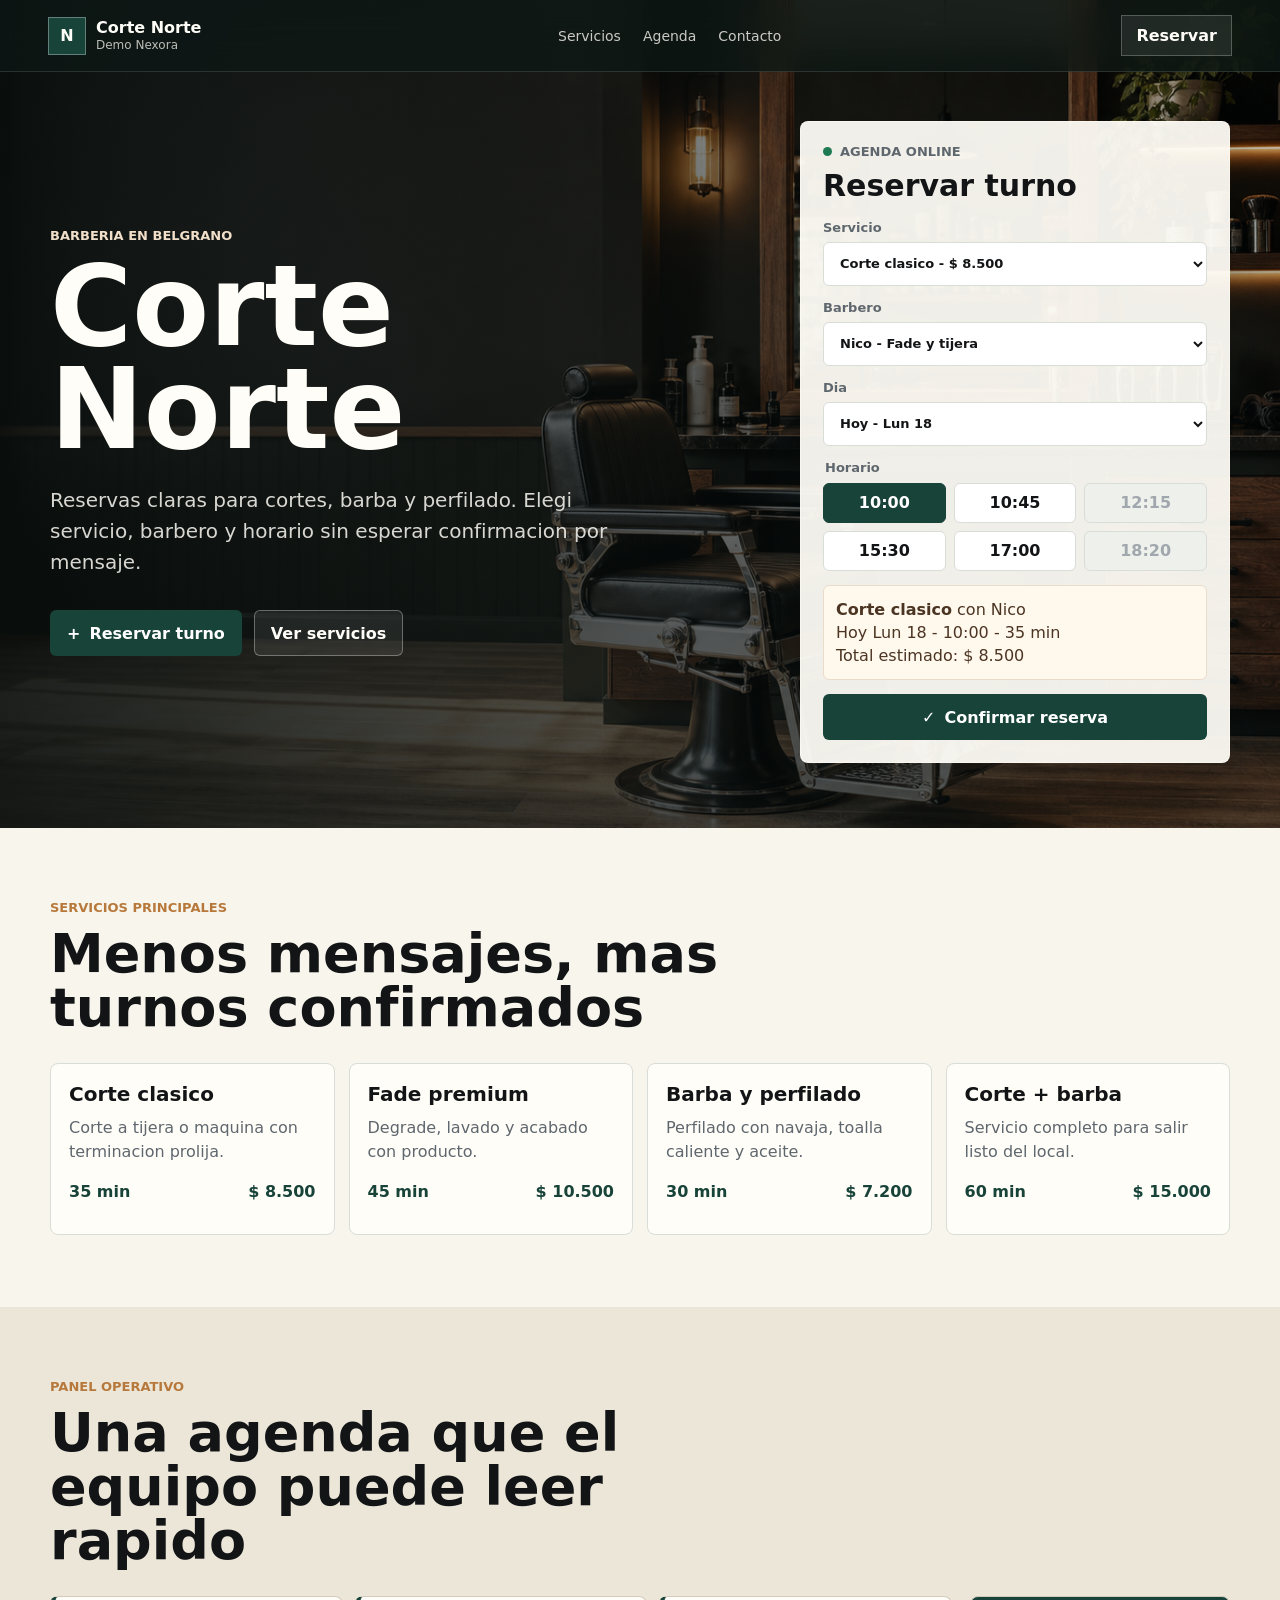
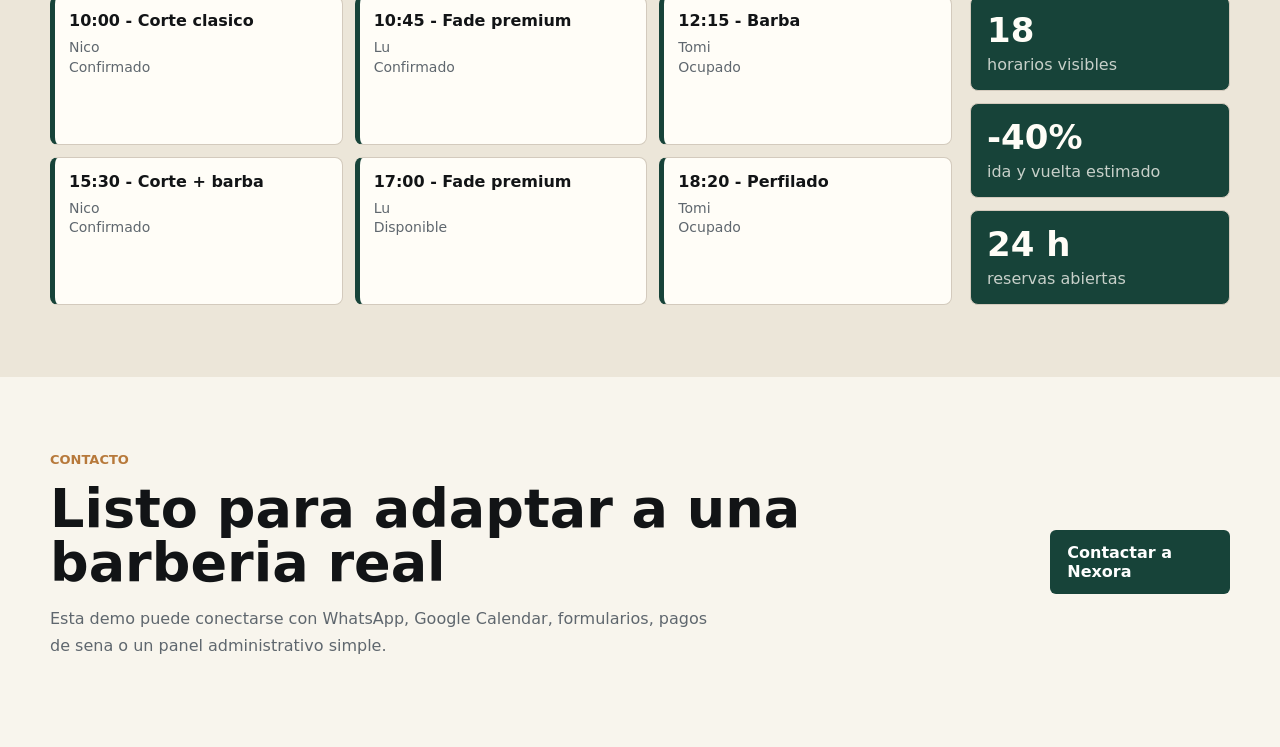
==== demos/barberia/index.html @ 1155a606 "Add Nexora barber booking demo" ====
<!doctype html>
<html lang="es">
  <head>
    <meta charset="utf-8">
    <meta name="viewport" content="width=device-width, initial-scale=1">
    <title>Corte Norte | Demo Nexora</title>
    <meta
      name="description"
      content="Demo Nexora para barberias: reservas online simples, servicios visibles y confirmacion rapida."
    >
    <link rel="stylesheet" href="styles.css">
  </head>
  <body>
    <header class="topbar" aria-label="Navegacion principal">
      <a class="brand" href="#inicio" aria-label="Ir al inicio">
        <span class="brand-mark" aria-hidden="true">N</span>
        <span>
          <strong>Corte Norte</strong>
          <small>Demo Nexora</small>
        </span>
      </a>
      <nav class="nav-links" aria-label="Secciones">
        <a href="#servicios">Servicios</a>
        <a href="#agenda">Agenda</a>
        <a href="#contacto">Contacto</a>
      </nav>
      <a class="topbar-action" href="#agenda">Reservar</a>
    </header>

    <main id="inicio">
      <section class="hero" aria-labelledby="hero-title">
        <div class="hero-media" aria-hidden="true"></div>
        <div class="hero-shade" aria-hidden="true"></div>
        <div class="hero-content">
          <div class="hero-copy">
            <p class="eyebrow">Barberia en Belgrano</p>
            <h1 id="hero-title">Corte Norte</h1>
            <p>
              Reservas claras para cortes, barba y perfilado. Elegi servicio,
              barbero y horario sin esperar confirmacion por mensaje.
            </p>
            <div class="hero-actions">
              <a class="button primary" href="#agenda">
                <span aria-hidden="true">+</span>
                Reservar turno
              </a>
              <a class="button secondary" href="#servicios">Ver servicios</a>
            </div>
          </div>

          <aside class="booking-panel" id="agenda" aria-labelledby="booking-title">
            <div class="panel-heading">
              <span class="status-dot" aria-hidden="true"></span>
              <span>Agenda online</span>
            </div>
            <h2 id="booking-title">Reservar turno</h2>

            <form class="booking-form" id="booking-form">
              <label>
                Servicio
                <select id="service" name="service"></select>
              </label>

              <label>
                Barbero
                <select id="barber" name="barber"></select>
              </label>

              <label>
                Dia
                <select id="day" name="day"></select>
              </label>

              <fieldset class="time-fieldset">
                <legend>Horario</legend>
                <div class="time-grid" id="time-grid"></div>
              </fieldset>

              <div class="summary" id="summary" aria-live="polite"></div>

              <button class="button primary full" type="submit">
                <span aria-hidden="true">&#10003;</span>
                Confirmar reserva
              </button>
            </form>
          </aside>
        </div>
      </section>

      <section class="section services" id="servicios" aria-labelledby="services-title">
        <div class="section-heading">
          <p class="eyebrow">Servicios principales</p>
          <h2 id="services-title">Menos mensajes, mas turnos confirmados</h2>
        </div>
        <div class="service-grid" id="service-grid"></div>
      </section>

      <section class="section operations" aria-labelledby="operations-title">
        <div class="section-heading">
          <p class="eyebrow">Panel operativo</p>
          <h2 id="operations-title">Una agenda que el equipo puede leer rapido</h2>
        </div>
        <div class="ops-layout">
          <div class="schedule-board" id="schedule-board" aria-label="Turnos del dia"></div>
          <div class="metrics">
            <div>
              <strong id="metric-slots">18</strong>
              <span>horarios visibles</span>
            </div>
            <div>
              <strong id="metric-whatsapp">-40%</strong>
              <span>ida y vuelta estimado</span>
            </div>
            <div>
              <strong>24 h</strong>
              <span>reservas abiertas</span>
            </div>
          </div>
        </div>
      </section>

      <section class="section contact" id="contacto" aria-labelledby="contact-title">
        <div>
          <p class="eyebrow">Contacto</p>
          <h2 id="contact-title">Listo para adaptar a una barberia real</h2>
          <p>
            Esta demo puede conectarse con WhatsApp, Google Calendar, formularios,
            pagos de sena o un panel administrativo simple.
          </p>
        </div>
        <a class="button primary" href="mailto:nexoratecharg@gmail.com?subject=Demo%20barberia%20Nexora">
          Contactar a Nexora
        </a>
      </section>
    </main>

    <div class="toast" id="toast" role="status" aria-live="polite"></div>

    <script src="app.js"></script>
  </body>
</html>
---- demos/barberia/styles.css ----
:root {
  color-scheme: light;
  --ink: #121416;
  --muted: #5f676e;
  --line: #d8ddd7;
  --paper: #f8f5ed;
  --panel: #fffdf7;
  --brand: #174339;
  --brand-strong: #0d2c26;
  --accent: #b7793b;
  --accent-soft: #f1dfc9;
  --good: #1e7a53;
  --shadow: 0 24px 80px rgba(11, 20, 18, 0.22);
  font-family:
    Inter, ui-sans-serif, system-ui, -apple-system, BlinkMacSystemFont, "Segoe UI",
    sans-serif;
}

* {
  box-sizing: border-box;
}

html {
  scroll-behavior: smooth;
}

body {
  margin: 0;
  color: var(--ink);
  background: var(--paper);
  overflow-x: hidden;
}

a {
  color: inherit;
  text-decoration: none;
}

button,
input,
select {
  font: inherit;
}

.topbar {
  position: fixed;
  inset: 0 0 auto 0;
  z-index: 20;
  display: flex;
  align-items: center;
  justify-content: space-between;
  gap: 20px;
  min-height: 72px;
  padding: 14px clamp(18px, 4vw, 48px);
  color: #fffdf7;
  background: rgba(13, 24, 22, 0.72);
  backdrop-filter: blur(18px);
  border-bottom: 1px solid rgba(255, 255, 255, 0.12);
}

.brand {
  display: inline-flex;
  align-items: center;
  gap: 10px;
  min-width: 170px;
}

.brand-mark {
  display: grid;
  place-items: center;
  width: 38px;
  height: 38px;
  border: 1px solid rgba(255, 255, 255, 0.32);
  background: var(--brand);
  font-weight: 800;
}

.brand strong,
.brand small {
  display: block;
  line-height: 1.1;
}

.brand small {
  margin-top: 3px;
  color: rgba(255, 253, 247, 0.72);
  font-size: 12px;
}

.nav-links {
  display: flex;
  align-items: center;
  justify-content: center;
  gap: 22px;
  color: rgba(255, 253, 247, 0.78);
  font-size: 14px;
}

.nav-links a:hover {
  color: #fff;
}

.topbar-action {
  padding: 10px 14px;
  border: 1px solid rgba(255, 255, 255, 0.24);
  background: rgba(255, 255, 255, 0.08);
  font-weight: 700;
}

.hero {
  position: relative;
  min-height: 92vh;
  overflow: hidden;
  color: #fffdf7;
}

.hero-media {
  position: absolute;
  inset: 0;
  background-image: url("assets/barber-hero.png");
  background-size: cover;
  background-position: center right;
  transform: scale(1.02);
}

.hero-shade {
  position: absolute;
  inset: 0;
  background:
    linear-gradient(90deg, rgba(9, 14, 13, 0.88), rgba(9, 14, 13, 0.56) 47%, rgba(9, 14, 13, 0.18)),
    linear-gradient(0deg, rgba(9, 14, 13, 0.42), rgba(9, 14, 13, 0));
}

.hero-content {
  position: relative;
  z-index: 1;
  display: grid;
  grid-template-columns: minmax(0, 1fr) minmax(340px, 430px);
  align-items: center;
  gap: clamp(24px, 6vw, 84px);
  width: min(1180px, calc(100% - 36px));
  min-height: 92vh;
  margin: 0 auto;
  padding: 112px 0 56px;
}

.hero-copy {
  max-width: 660px;
}

.eyebrow {
  margin: 0 0 12px;
  color: var(--accent-soft);
  font-size: 13px;
  font-weight: 800;
  letter-spacing: 0;
  text-transform: uppercase;
}

.hero h1 {
  margin: 0;
  font-size: clamp(58px, 10vw, 112px);
  line-height: 0.92;
  letter-spacing: 0;
}

.hero-copy p:not(.eyebrow) {
  max-width: 560px;
  margin: 24px 0 0;
  color: rgba(255, 253, 247, 0.84);
  font-size: 20px;
  line-height: 1.55;
}

.hero-actions {
  display: flex;
  flex-wrap: wrap;
  gap: 12px;
  margin-top: 32px;
}

.button {
  display: inline-flex;
  align-items: center;
  justify-content: center;
  gap: 9px;
  min-height: 46px;
  padding: 12px 16px;
  border: 1px solid transparent;
  border-radius: 6px;
  cursor: pointer;
  font-weight: 800;
  transition:
    transform 160ms ease,
    background 160ms ease,
    border-color 160ms ease;
}

.button:hover {
  transform: translateY(-1px);
}

.button.primary {
  color: #fff;
  background: var(--brand);
}

.button.primary:hover {
  background: var(--brand-strong);
}

.button.secondary {
  color: #fffdf7;
  border-color: rgba(255, 255, 255, 0.32);
  background: rgba(255, 255, 255, 0.08);
}

.button.full {
  width: 100%;
}

.booking-panel {
  padding: 22px;
  color: var(--ink);
  background: rgba(255, 253, 247, 0.94);
  border: 1px solid rgba(255, 253, 247, 0.48);
  border-radius: 8px;
  box-shadow: var(--shadow);
}

.panel-heading {
  display: flex;
  align-items: center;
  gap: 8px;
  color: var(--muted);
  font-size: 13px;
  font-weight: 800;
  text-transform: uppercase;
}

.status-dot {
  width: 9px;
  height: 9px;
  border-radius: 999px;
  background: var(--good);
}

.booking-panel h2 {
  margin: 10px 0 18px;
  font-size: 30px;
  line-height: 1.1;
  letter-spacing: 0;
}

.booking-form {
  display: grid;
  gap: 14px;
}

label,
.time-fieldset legend {
  display: grid;
  gap: 7px;
  color: var(--muted);
  font-size: 13px;
  font-weight: 800;
}

select {
  width: 100%;
  min-height: 44px;
  padding: 10px 12px;
  color: var(--ink);
  background: #fff;
  border: 1px solid var(--line);
  border-radius: 6px;
}

.time-fieldset {
  min-width: 0;
  margin: 0;
  padding: 0;
  border: 0;
}

.time-grid {
  display: grid;
  grid-template-columns: repeat(3, minmax(0, 1fr));
  gap: 8px;
  margin-top: 8px;
}

.time-option {
  min-height: 40px;
  border: 1px solid var(--line);
  border-radius: 6px;
  color: var(--ink);
  background: #fff;
  cursor: pointer;
  font-weight: 800;
}

.time-option:hover,
.time-option.is-selected {
  color: #fff;
  border-color: var(--brand);
  background: var(--brand);
}

.time-option:disabled {
  color: #a0a7ad;
  background: #eef0eb;
  cursor: not-allowed;
}

.summary {
  min-height: 66px;
  padding: 12px;
  border: 1px solid #eadccb;
  border-radius: 6px;
  background: #fff8ed;
  color: #4b3422;
  line-height: 1.45;
}

.section {
  width: min(1180px, calc(100% - 36px));
  margin: 0 auto;
  padding: 72px 0;
}

.section-heading {
  max-width: 740px;
  margin-bottom: 28px;
}

.section h2 {
  margin: 0;
  font-size: clamp(32px, 5vw, 54px);
  line-height: 1;
  letter-spacing: 0;
}

.services .eyebrow,
.operations .eyebrow,
.contact .eyebrow {
  color: var(--accent);
}

.service-grid {
  display: grid;
  grid-template-columns: repeat(4, minmax(0, 1fr));
  gap: 14px;
}

.service-item {
  min-height: 172px;
  padding: 18px;
  border: 1px solid var(--line);
  border-radius: 8px;
  background: var(--panel);
}

.service-item h3 {
  margin: 0;
  font-size: 20px;
}

.service-item p {
  margin: 10px 0 18px;
  color: var(--muted);
  line-height: 1.5;
}

.service-meta {
  display: flex;
  justify-content: space-between;
  gap: 10px;
  color: var(--brand);
  font-weight: 800;
}

.operations {
  width: 100%;
  padding-right: max(18px, calc((100% - 1180px) / 2));
  padding-left: max(18px, calc((100% - 1180px) / 2));
  background: #ece6d9;
}

.ops-layout {
  display: grid;
  grid-template-columns: minmax(0, 1fr) 260px;
  gap: 18px;
  align-items: stretch;
}

.schedule-board {
  display: grid;
  grid-template-columns: repeat(3, minmax(0, 1fr));
  gap: 12px;
}

.appointment {
  min-height: 96px;
  padding: 14px;
  border: 1px solid #d3cabd;
  border-left: 5px solid var(--brand);
  border-radius: 8px;
  background: var(--panel);
}

.appointment strong,
.appointment span {
  display: block;
}

.appointment strong {
  margin-bottom: 8px;
}

.appointment span {
  color: var(--muted);
  font-size: 14px;
  line-height: 1.4;
}

.metrics {
  display: grid;
  gap: 12px;
}

.metrics div {
  padding: 16px;
  border: 1px solid #d3cabd;
  border-radius: 8px;
  background: var(--brand);
  color: #fffdf7;
}

.metrics strong,
.metrics span {
  display: block;
}

.metrics strong {
  font-size: 34px;
  line-height: 1;
}

.metrics span {
  margin-top: 8px;
  color: rgba(255, 253, 247, 0.76);
}

.contact {
  display: flex;
  align-items: center;
  justify-content: space-between;
  gap: 28px;
}

.contact p {
  max-width: 680px;
  color: var(--muted);
  line-height: 1.65;
}

.toast {
  position: fixed;
  right: 18px;
  bottom: 18px;
  z-index: 30;
  max-width: min(380px, calc(100% - 36px));
  padding: 14px 16px;
  border-radius: 8px;
  color: #fff;
  background: var(--brand-strong);
  box-shadow: var(--shadow);
  opacity: 0;
  transform: translateY(12px);
  pointer-events: none;
  transition:
    opacity 180ms ease,
    transform 180ms ease;
}

.toast.is-visible {
  opacity: 1;
  transform: translateY(0);
}

@media (max-width: 920px) {
  .nav-links {
    display: none;
  }

  .hero-content {
    grid-template-columns: 1fr;
    padding-top: 104px;
  }

  .booking-panel {
    max-width: 560px;
  }

  .service-grid,
  .schedule-board,
  .ops-layout {
    grid-template-columns: 1fr 1fr;
  }

  .metrics {
    grid-column: 1 / -1;
    grid-template-columns: repeat(3, minmax(0, 1fr));
  }
}

@media (max-width: 640px) {
  .topbar {
    min-height: 66px;
  }

  .topbar-action {
    display: none;
  }

  .brand {
    min-width: 0;
  }

  .hero {
    min-height: 100vh;
  }

  .hero-content {
    min-height: 100vh;
    width: min(520px, calc(100% - 24px));
    padding: 92px 0 34px;
  }

  .hero h1 {
    font-size: 56px;
  }

  .hero-copy p:not(.eyebrow) {
    max-width: 350px;
    font-size: 17px;
    overflow-wrap: break-word;
  }

  .hero-actions,
  .contact {
    align-items: stretch;
    flex-direction: column;
  }

  .button {
    width: 100%;
  }

  .booking-panel {
    padding: 16px;
  }

  .time-grid {
    grid-template-columns: repeat(2, minmax(0, 1fr));
  }

  .service-grid,
  .schedule-board,
  .ops-layout,
  .metrics {
    grid-template-columns: 1fr;
  }

  .section {
    width: min(520px, calc(100% - 24px));
    padding: 54px 0;
  }
}
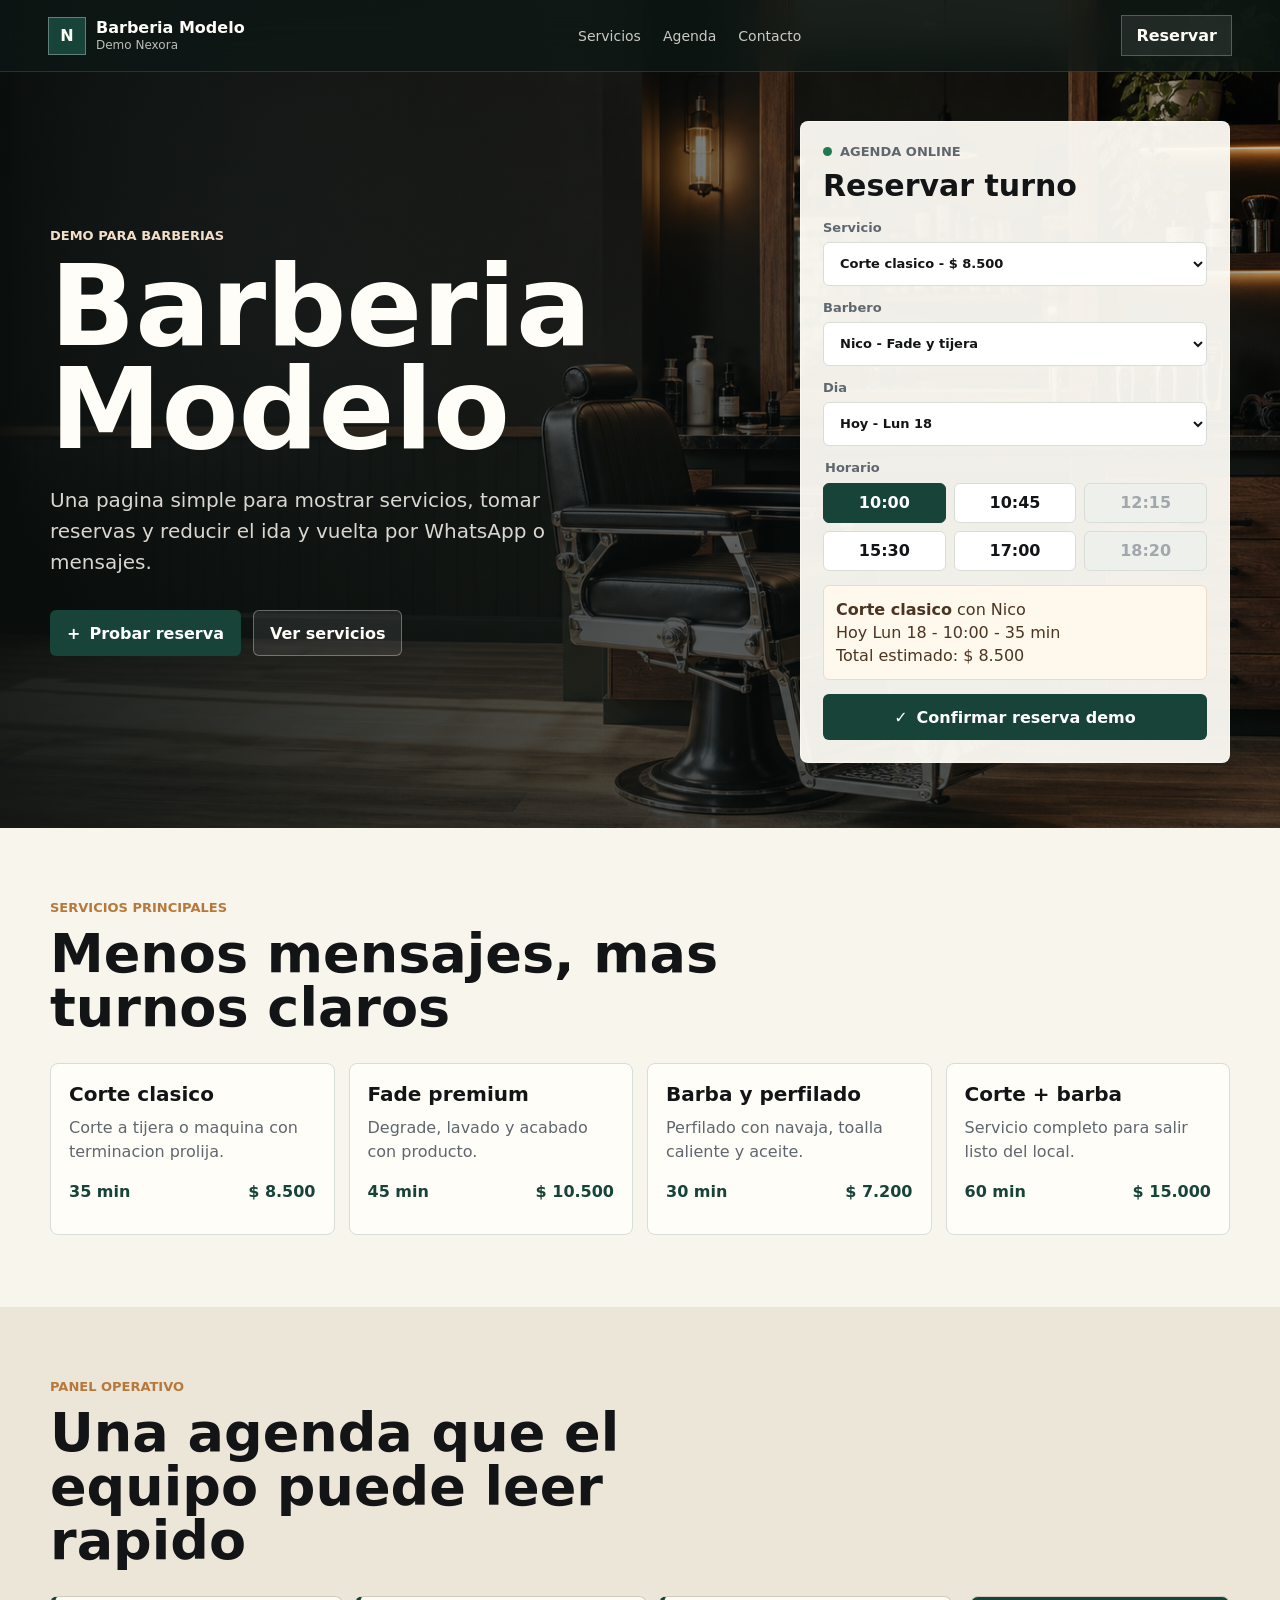
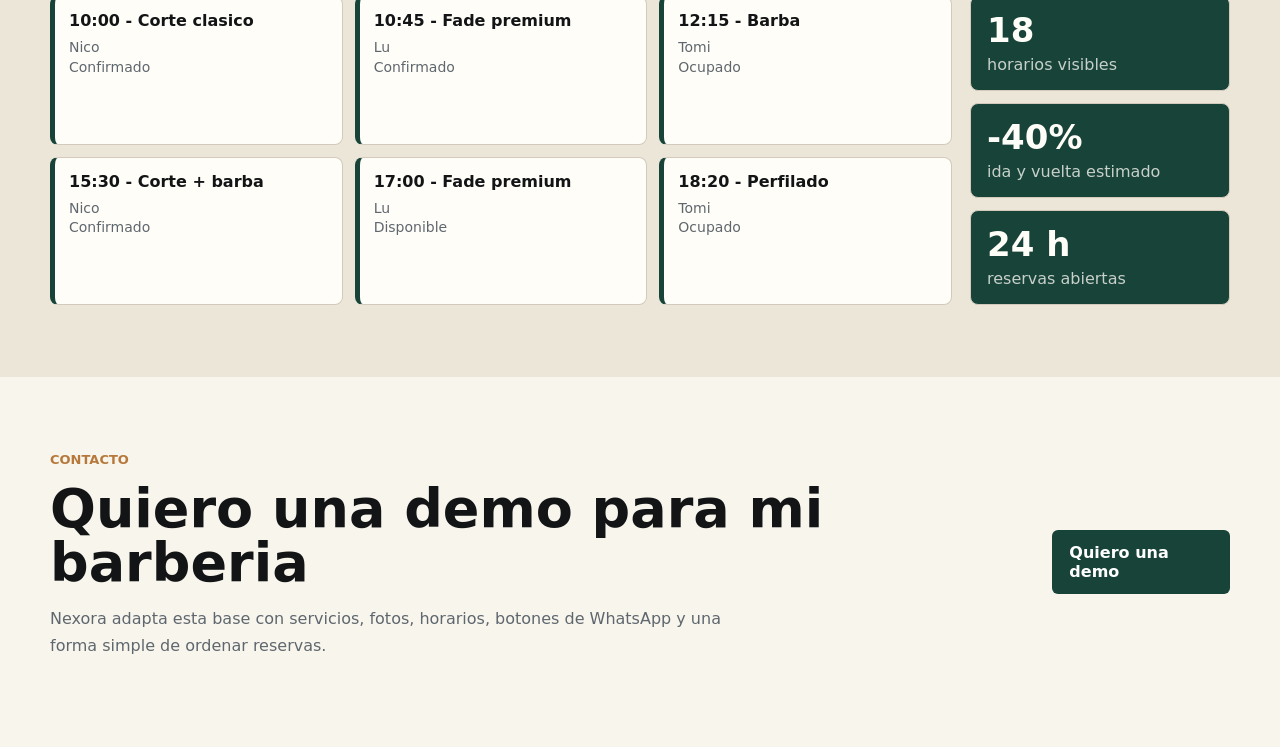
==== commit 921b1399: "Prepare barber outreach launch assets" ====
--- a/demos/barberia/index.html
+++ b/demos/barberia/index.html
@@ -3,7 +3,7 @@
   <head>
     <meta charset="utf-8">
     <meta name="viewport" content="width=device-width, initial-scale=1">
-    <title>Corte Norte | Demo Nexora</title>
+    <title>Barberia Modelo | Demo Nexora</title>
     <meta
       name="description"
       content="Demo Nexora para barberias: reservas online simples, servicios visibles y confirmacion rapida."
@@ -15,7 +15,7 @@
       <a class="brand" href="#inicio" aria-label="Ir al inicio">
         <span class="brand-mark" aria-hidden="true">N</span>
         <span>
-          <strong>Corte Norte</strong>
+          <strong>Barberia Modelo</strong>
           <small>Demo Nexora</small>
         </span>
       </a>
@@ -33,16 +33,16 @@
         <div class="hero-shade" aria-hidden="true"></div>
         <div class="hero-content">
           <div class="hero-copy">
-            <p class="eyebrow">Barberia en Belgrano</p>
-            <h1 id="hero-title">Corte Norte</h1>
+            <p class="eyebrow">Demo para barberias</p>
+            <h1 id="hero-title">Barberia Modelo</h1>
             <p>
-              Reservas claras para cortes, barba y perfilado. Elegi servicio,
-              barbero y horario sin esperar confirmacion por mensaje.
+              Una pagina simple para mostrar servicios, tomar reservas y
+              reducir el ida y vuelta por WhatsApp o mensajes.
             </p>
             <div class="hero-actions">
               <a class="button primary" href="#agenda">
                 <span aria-hidden="true">+</span>
-                Reservar turno
+                Probar reserva
               </a>
               <a class="button secondary" href="#servicios">Ver servicios</a>
             </div>
@@ -80,7 +80,7 @@
 
               <button class="button primary full" type="submit">
                 <span aria-hidden="true">&#10003;</span>
-                Confirmar reserva
+                Confirmar reserva demo
               </button>
             </form>
           </aside>
@@ -90,7 +90,7 @@
       <section class="section services" id="servicios" aria-labelledby="services-title">
         <div class="section-heading">
           <p class="eyebrow">Servicios principales</p>
-          <h2 id="services-title">Menos mensajes, mas turnos confirmados</h2>
+          <h2 id="services-title">Menos mensajes, mas turnos claros</h2>
         </div>
         <div class="service-grid" id="service-grid"></div>
       </section>
@@ -98,7 +98,7 @@
       <section class="section operations" aria-labelledby="operations-title">
         <div class="section-heading">
           <p class="eyebrow">Panel operativo</p>
-          <h2 id="operations-title">Una agenda que el equipo puede leer rapido</h2>
+        <h2 id="operations-title">Una agenda que el equipo puede leer rapido</h2>
         </div>
         <div class="ops-layout">
           <div class="schedule-board" id="schedule-board" aria-label="Turnos del dia"></div>
@@ -122,14 +122,14 @@
       <section class="section contact" id="contacto" aria-labelledby="contact-title">
         <div>
           <p class="eyebrow">Contacto</p>
-          <h2 id="contact-title">Listo para adaptar a una barberia real</h2>
+          <h2 id="contact-title">Quiero una demo para mi barberia</h2>
           <p>
-            Esta demo puede conectarse con WhatsApp, Google Calendar, formularios,
-            pagos de sena o un panel administrativo simple.
+            Nexora adapta esta base con servicios, fotos, horarios, botones de
+            WhatsApp y una forma simple de ordenar reservas.
           </p>
         </div>
-        <a class="button primary" href="mailto:nexoratecharg@gmail.com?subject=Demo%20barberia%20Nexora">
-          Contactar a Nexora
+        <a class="button primary" href="mailto:nexoratecharg@gmail.com?subject=Quiero%20una%20demo%20para%20mi%20barberia">
+          Quiero una demo
         </a>
       </section>
     </main>
--- a/demos/barberia/styles.css
+++ b/demos/barberia/styles.css
@@ -62,7 +62,7 @@
   display: inline-flex;
   align-items: center;
   gap: 10px;
-  min-width: 170px;
+  min-width: 210px;
 }
 
 .brand-mark {
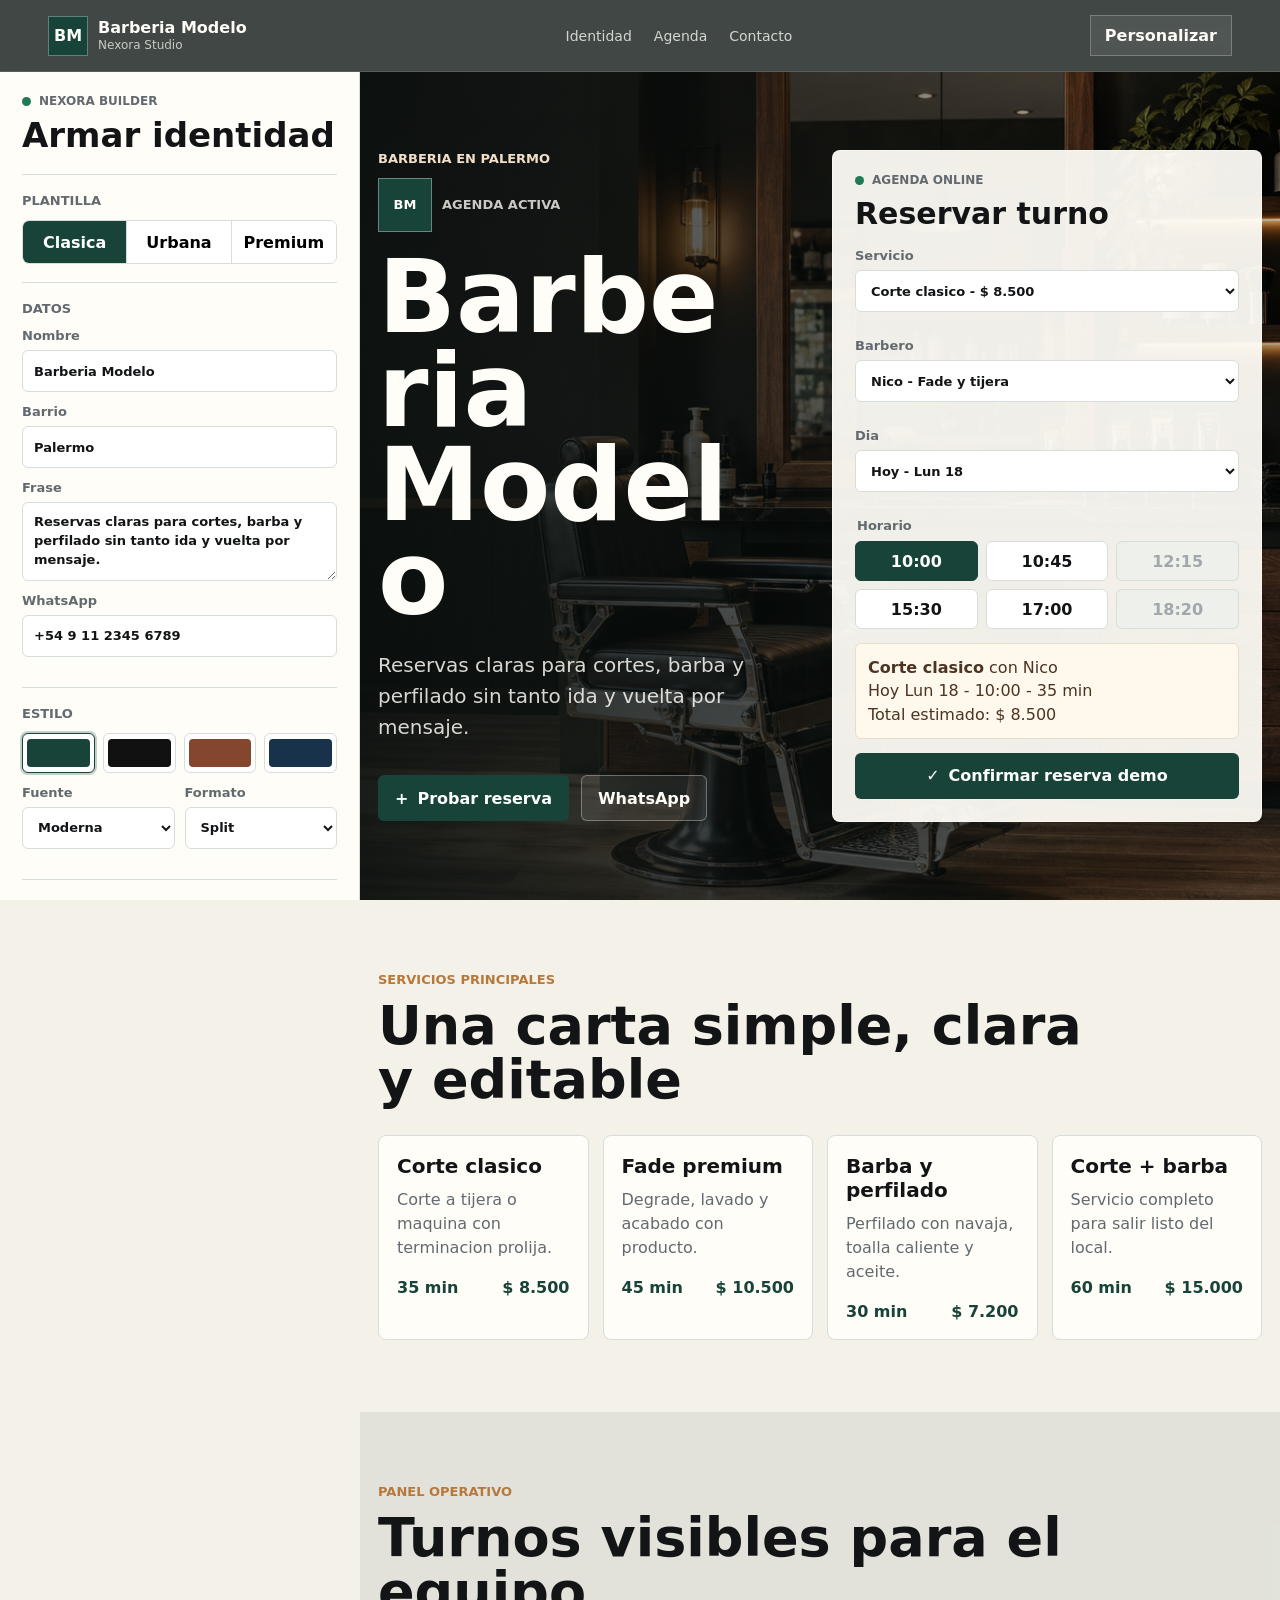
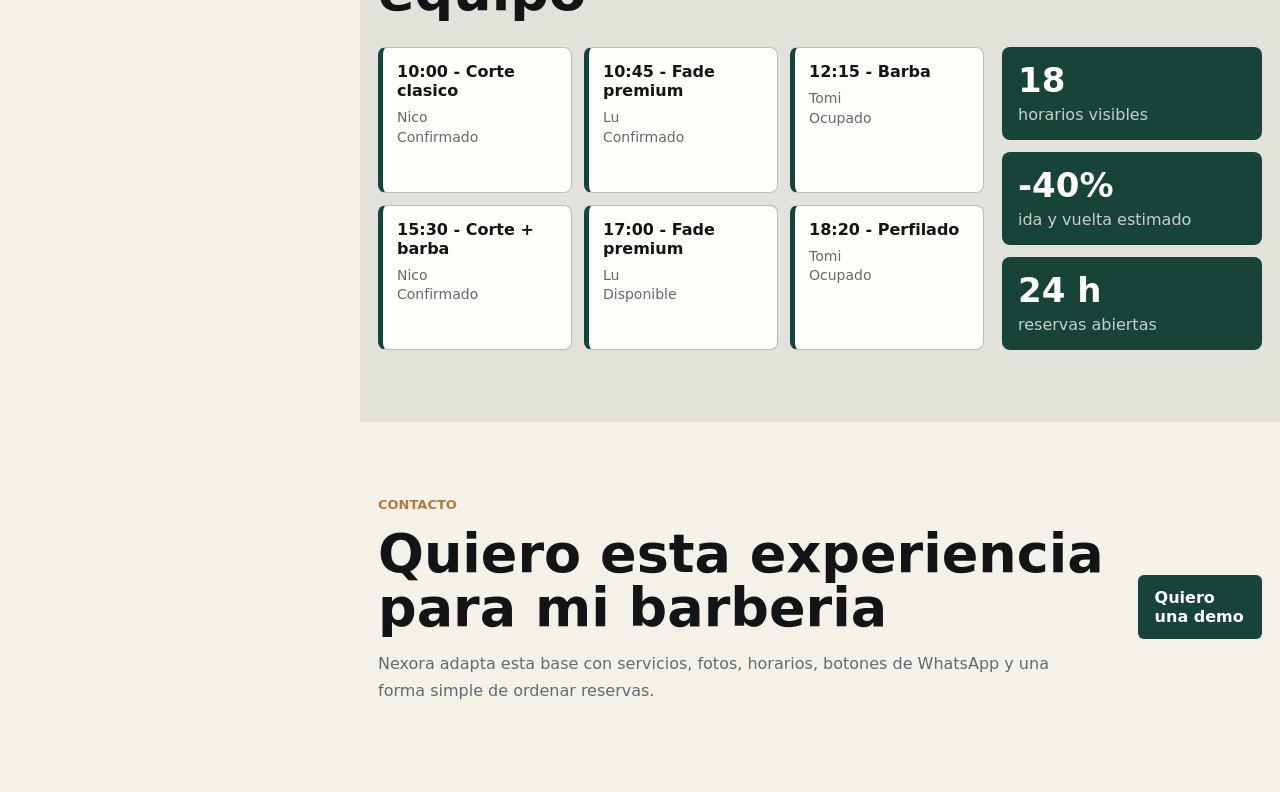
==== commit 77258312: "Add customizable barber SPA builder" ====
--- a/demos/barberia/index.html
+++ b/demos/barberia/index.html
@@ -3,135 +3,234 @@
   <head>
     <meta charset="utf-8">
     <meta name="viewport" content="width=device-width, initial-scale=1">
-    <title>Barberia Modelo | Demo Nexora</title>
+    <title>Barberia Modelo | Nexora</title>
     <meta
       name="description"
-      content="Demo Nexora para barberias: reservas online simples, servicios visibles y confirmacion rapida."
+      content="SPA Nexora para barberias: identidad editable, reservas online y demo comercial interactiva."
     >
     <link rel="stylesheet" href="styles.css">
   </head>
-  <body>
+  <body data-theme="verde" data-font="sans" data-layout="split">
     <header class="topbar" aria-label="Navegacion principal">
-      <a class="brand" href="#inicio" aria-label="Ir al inicio">
-        <span class="brand-mark" aria-hidden="true">N</span>
+      <a class="brand" href="#preview" aria-label="Ir al inicio">
+        <span class="brand-mark" data-logo-mark aria-hidden="true">BM</span>
         <span>
-          <strong>Barberia Modelo</strong>
-          <small>Demo Nexora</small>
+          <strong data-business-name>Barberia Modelo</strong>
+          <small>Nexora Studio</small>
         </span>
       </a>
       <nav class="nav-links" aria-label="Secciones">
-        <a href="#servicios">Servicios</a>
+        <a href="#identidad">Identidad</a>
         <a href="#agenda">Agenda</a>
         <a href="#contacto">Contacto</a>
       </nav>
-      <a class="topbar-action" href="#agenda">Reservar</a>
+      <a class="topbar-action" href="#identidad">Personalizar</a>
     </header>
 
-    <main id="inicio">
-      <section class="hero" aria-labelledby="hero-title">
-        <div class="hero-media" aria-hidden="true"></div>
-        <div class="hero-shade" aria-hidden="true"></div>
-        <div class="hero-content">
-          <div class="hero-copy">
-            <p class="eyebrow">Demo para barberias</p>
-            <h1 id="hero-title">Barberia Modelo</h1>
+    <main class="builder-shell">
+      <aside class="builder-panel" id="identidad" aria-labelledby="builder-title">
+        <div class="panel-heading">
+          <span class="status-dot" aria-hidden="true"></span>
+          <span>Nexora builder</span>
+        </div>
+        <h1 id="builder-title">Armar identidad</h1>
+
+        <section class="control-group" aria-labelledby="templates-title">
+          <h2 id="templates-title">Plantilla</h2>
+          <div class="segmented" role="group" aria-label="Plantillas">
+            <button class="segment is-active" type="button" data-preset="clasica">Clasica</button>
+            <button class="segment" type="button" data-preset="urbana">Urbana</button>
+            <button class="segment" type="button" data-preset="premium">Premium</button>
+          </div>
+        </section>
+
+        <section class="control-group" aria-labelledby="identity-title">
+          <h2 id="identity-title">Datos</h2>
+          <label>
+            Nombre
+            <input id="business-name" type="text" value="Barberia Modelo" maxlength="34">
+          </label>
+          <label>
+            Barrio
+            <input id="district" type="text" value="Palermo" maxlength="30">
+          </label>
+          <label>
+            Frase
+            <textarea id="tagline" rows="3" maxlength="140">Reservas claras para cortes, barba y perfilado sin tanto ida y vuelta por mensaje.</textarea>
+          </label>
+          <label>
+            WhatsApp
+            <input id="whatsapp" type="tel" value="+54 9 11 2345 6789" maxlength="24">
+          </label>
+        </section>
+
+        <section class="control-group" aria-labelledby="style-title">
+          <h2 id="style-title">Estilo</h2>
+          <div class="swatches" role="group" aria-label="Paletas">
+            <button class="swatch is-active" type="button" data-theme="verde" aria-label="Verde">
+              <span style="background:#174339"></span>
+            </button>
+            <button class="swatch" type="button" data-theme="noir" aria-label="Noir">
+              <span style="background:#111111"></span>
+            </button>
+            <button class="swatch" type="button" data-theme="cobre" aria-label="Cobre">
+              <span style="background:#84472d"></span>
+            </button>
+            <button class="swatch" type="button" data-theme="azul" aria-label="Azul">
+              <span style="background:#17324a"></span>
+            </button>
+          </div>
+
+          <div class="split-controls">
+            <label>
+              Fuente
+              <select id="font-style">
+                <option value="sans">Moderna</option>
+                <option value="serif">Clasica</option>
+                <option value="mono">Tecnica</option>
+              </select>
+            </label>
+            <label>
+              Formato
+              <select id="layout-style">
+                <option value="split">Split</option>
+                <option value="editorial">Editorial</option>
+                <option value="compact">Compacto</option>
+              </select>
+            </label>
+          </div>
+        </section>
+
+        <section class="control-group" aria-labelledby="images-title">
+          <h2 id="images-title">Imagenes</h2>
+          <label class="file-control">
+            Perfil
+            <input id="profile-image" type="file" accept="image/*">
+          </label>
+          <label class="file-control">
+            Fondo
+            <input id="background-image" type="file" accept="image/*">
+          </label>
+        </section>
+
+        <div class="builder-actions">
+          <button class="button primary" id="copy-summary" type="button">Copiar resumen</button>
+          <button class="button ghost" id="reset-builder" type="button">Restablecer</button>
+        </div>
+      </aside>
+
+      <div class="preview-surface" id="preview">
+        <section class="hero" aria-labelledby="hero-title">
+          <div class="hero-media" id="hero-media" aria-hidden="true"></div>
+          <div class="hero-shade" aria-hidden="true"></div>
+          <div class="hero-content">
+            <div class="hero-copy">
+              <p class="eyebrow" id="hero-eyebrow">Barberia en Palermo</p>
+              <div class="profile-row">
+                <span class="profile-image" data-logo-mark aria-hidden="true">BM</span>
+                <span>Agenda activa</span>
+              </div>
+              <h2 id="hero-title" data-business-name>Barberia Modelo</h2>
+              <p id="hero-tagline">
+                Reservas claras para cortes, barba y perfilado sin tanto ida y
+                vuelta por mensaje.
+              </p>
+              <div class="hero-actions">
+                <a class="button primary" href="#agenda">
+                  <span aria-hidden="true">+</span>
+                  Probar reserva
+                </a>
+                <a class="button secondary" id="whatsapp-link" href="https://wa.me/" target="_blank" rel="noreferrer">
+                  WhatsApp
+                </a>
+              </div>
+            </div>
+
+            <aside class="booking-panel" id="agenda" aria-labelledby="booking-title">
+              <div class="panel-heading">
+                <span class="status-dot" aria-hidden="true"></span>
+                <span>Agenda online</span>
+              </div>
+              <h2 id="booking-title">Reservar turno</h2>
+
+              <form class="booking-form" id="booking-form">
+                <label>
+                  Servicio
+                  <select id="service" name="service"></select>
+                </label>
+
+                <label>
+                  Barbero
+                  <select id="barber" name="barber"></select>
+                </label>
+
+                <label>
+                  Dia
+                  <select id="day" name="day"></select>
+                </label>
+
+                <fieldset class="time-fieldset">
+                  <legend>Horario</legend>
+                  <div class="time-grid" id="time-grid"></div>
+                </fieldset>
+
+                <div class="summary" id="summary" aria-live="polite"></div>
+
+                <button class="button primary full" type="submit">
+                  <span aria-hidden="true">&#10003;</span>
+                  Confirmar reserva demo
+                </button>
+              </form>
+            </aside>
+          </div>
+        </section>
+
+        <section class="section services" id="servicios" aria-labelledby="services-title">
+          <div class="section-heading">
+            <p class="eyebrow">Servicios principales</p>
+            <h2 id="services-title">Una carta simple, clara y editable</h2>
+          </div>
+          <div class="service-grid" id="service-grid"></div>
+        </section>
+
+        <section class="section operations" aria-labelledby="operations-title">
+          <div class="section-heading">
+            <p class="eyebrow">Panel operativo</p>
+            <h2 id="operations-title">Turnos visibles para el equipo</h2>
+          </div>
+          <div class="ops-layout">
+            <div class="schedule-board" id="schedule-board" aria-label="Turnos del dia"></div>
+            <div class="metrics">
+              <div>
+                <strong id="metric-slots">18</strong>
+                <span>horarios visibles</span>
+              </div>
+              <div>
+                <strong id="metric-whatsapp">-40%</strong>
+                <span>ida y vuelta estimado</span>
+              </div>
+              <div>
+                <strong>24 h</strong>
+                <span>reservas abiertas</span>
+              </div>
+            </div>
+          </div>
+        </section>
+
+        <section class="section contact" id="contacto" aria-labelledby="contact-title">
+          <div>
+            <p class="eyebrow">Contacto</p>
+            <h2 id="contact-title">Quiero esta experiencia para mi barberia</h2>
             <p>
-              Una pagina simple para mostrar servicios, tomar reservas y
-              reducir el ida y vuelta por WhatsApp o mensajes.
+              Nexora adapta esta base con servicios, fotos, horarios, botones
+              de WhatsApp y una forma simple de ordenar reservas.
             </p>
-            <div class="hero-actions">
-              <a class="button primary" href="#agenda">
-                <span aria-hidden="true">+</span>
-                Probar reserva
-              </a>
-              <a class="button secondary" href="#servicios">Ver servicios</a>
-            </div>
-          </div>
-
-          <aside class="booking-panel" id="agenda" aria-labelledby="booking-title">
-            <div class="panel-heading">
-              <span class="status-dot" aria-hidden="true"></span>
-              <span>Agenda online</span>
-            </div>
-            <h2 id="booking-title">Reservar turno</h2>
-
-            <form class="booking-form" id="booking-form">
-              <label>
-                Servicio
-                <select id="service" name="service"></select>
-              </label>
-
-              <label>
-                Barbero
-                <select id="barber" name="barber"></select>
-              </label>
-
-              <label>
-                Dia
-                <select id="day" name="day"></select>
-              </label>
-
-              <fieldset class="time-fieldset">
-                <legend>Horario</legend>
-                <div class="time-grid" id="time-grid"></div>
-              </fieldset>
-
-              <div class="summary" id="summary" aria-live="polite"></div>
-
-              <button class="button primary full" type="submit">
-                <span aria-hidden="true">&#10003;</span>
-                Confirmar reserva demo
-              </button>
-            </form>
-          </aside>
-        </div>
-      </section>
-
-      <section class="section services" id="servicios" aria-labelledby="services-title">
-        <div class="section-heading">
-          <p class="eyebrow">Servicios principales</p>
-          <h2 id="services-title">Menos mensajes, mas turnos claros</h2>
-        </div>
-        <div class="service-grid" id="service-grid"></div>
-      </section>
-
-      <section class="section operations" aria-labelledby="operations-title">
-        <div class="section-heading">
-          <p class="eyebrow">Panel operativo</p>
-        <h2 id="operations-title">Una agenda que el equipo puede leer rapido</h2>
-        </div>
-        <div class="ops-layout">
-          <div class="schedule-board" id="schedule-board" aria-label="Turnos del dia"></div>
-          <div class="metrics">
-            <div>
-              <strong id="metric-slots">18</strong>
-              <span>horarios visibles</span>
-            </div>
-            <div>
-              <strong id="metric-whatsapp">-40%</strong>
-              <span>ida y vuelta estimado</span>
-            </div>
-            <div>
-              <strong>24 h</strong>
-              <span>reservas abiertas</span>
-            </div>
-          </div>
-        </div>
-      </section>
-
-      <section class="section contact" id="contacto" aria-labelledby="contact-title">
-        <div>
-          <p class="eyebrow">Contacto</p>
-          <h2 id="contact-title">Quiero una demo para mi barberia</h2>
-          <p>
-            Nexora adapta esta base con servicios, fotos, horarios, botones de
-            WhatsApp y una forma simple de ordenar reservas.
-          </p>
-        </div>
-        <a class="button primary" href="mailto:nexoratecharg@gmail.com?subject=Quiero%20una%20demo%20para%20mi%20barberia">
-          Quiero una demo
-        </a>
-      </section>
+          </div>
+          <a class="button primary" id="mail-link" href="mailto:nexoratecharg@gmail.com?subject=Quiero%20una%20demo%20para%20mi%20barberia">
+            Quiero una demo
+          </a>
+        </section>
+      </div>
     </main>
 
     <div class="toast" id="toast" role="status" aria-live="polite"></div>
--- a/demos/barberia/styles.css
+++ b/demos/barberia/styles.css
@@ -1,9 +1,9 @@
 :root {
   color-scheme: light;
   --ink: #121416;
-  --muted: #5f676e;
-  --line: #d8ddd7;
-  --paper: #f8f5ed;
+  --muted: #626a70;
+  --line: #d7ddd8;
+  --paper: #f4f1e9;
   --panel: #fffdf7;
   --brand: #174339;
   --brand-strong: #0d2c26;
@@ -11,9 +11,8 @@
   --accent-soft: #f1dfc9;
   --good: #1e7a53;
   --shadow: 0 24px 80px rgba(11, 20, 18, 0.22);
-  font-family:
-    Inter, ui-sans-serif, system-ui, -apple-system, BlinkMacSystemFont, "Segoe UI",
-    sans-serif;
+  --font-main: Inter, ui-sans-serif, system-ui, -apple-system, BlinkMacSystemFont,
+    "Segoe UI", sans-serif;
 }
 
 * {
@@ -28,7 +27,40 @@
   margin: 0;
   color: var(--ink);
   background: var(--paper);
+  font-family: var(--font-main);
   overflow-x: hidden;
+}
+
+body[data-theme="noir"] {
+  --paper: #ecebe7;
+  --brand: #151515;
+  --brand-strong: #050505;
+  --accent: #8d734f;
+  --accent-soft: #d8c7aa;
+}
+
+body[data-theme="cobre"] {
+  --paper: #f2ebe4;
+  --brand: #84472d;
+  --brand-strong: #512b1b;
+  --accent: #1e5a50;
+  --accent-soft: #f5d8c2;
+}
+
+body[data-theme="azul"] {
+  --paper: #eef2f4;
+  --brand: #17324a;
+  --brand-strong: #0d1f2f;
+  --accent: #b7793b;
+  --accent-soft: #d8e7ef;
+}
+
+body[data-font="serif"] {
+  --font-main: Georgia, Cambria, "Times New Roman", serif;
+}
+
+body[data-font="mono"] {
+  --font-main: "Cascadia Mono", "SFMono-Regular", Consolas, monospace;
 }
 
 a {
@@ -38,14 +70,15 @@
 
 button,
 input,
-select {
+select,
+textarea {
   font: inherit;
 }
 
 .topbar {
   position: fixed;
   inset: 0 0 auto 0;
-  z-index: 20;
+  z-index: 30;
   display: flex;
   align-items: center;
   justify-content: space-between;
@@ -53,7 +86,7 @@
   min-height: 72px;
   padding: 14px clamp(18px, 4vw, 48px);
   color: #fffdf7;
-  background: rgba(13, 24, 22, 0.72);
+  background: rgba(13, 24, 22, 0.78);
   backdrop-filter: blur(18px);
   border-bottom: 1px solid rgba(255, 255, 255, 0.12);
 }
@@ -62,23 +95,39 @@
   display: inline-flex;
   align-items: center;
   gap: 10px;
-  min-width: 210px;
+  min-width: 220px;
+}
+
+.brand-mark,
+.profile-image {
+  display: grid;
+  place-items: center;
+  flex: 0 0 auto;
+  overflow: hidden;
+  background-color: var(--brand);
+  background-position: center;
+  background-size: cover;
+  color: #fffdf7;
+  font-weight: 900;
 }
 
 .brand-mark {
-  display: grid;
-  place-items: center;
-  width: 38px;
-  height: 38px;
+  width: 40px;
+  height: 40px;
   border: 1px solid rgba(255, 255, 255, 0.32);
-  background: var(--brand);
-  font-weight: 800;
 }
 
 .brand strong,
 .brand small {
   display: block;
   line-height: 1.1;
+}
+
+.brand strong {
+  max-width: 190px;
+  overflow: hidden;
+  text-overflow: ellipsis;
+  white-space: nowrap;
 }
 
 .brand small {
@@ -104,79 +153,168 @@
   padding: 10px 14px;
   border: 1px solid rgba(255, 255, 255, 0.24);
   background: rgba(255, 255, 255, 0.08);
-  font-weight: 700;
-}
-
-.hero {
-  position: relative;
-  min-height: 92vh;
+  font-weight: 800;
+}
+
+.builder-shell {
+  display: grid;
+  grid-template-columns: minmax(300px, 360px) minmax(0, 1fr);
+  gap: 0;
+  padding-top: 72px;
+}
+
+.builder-panel {
+  position: sticky;
+  top: 72px;
+  z-index: 20;
+  align-self: start;
+  height: calc(100vh - 72px);
+  overflow: auto;
+  padding: 22px;
+  background: #fffdf7;
+  border-right: 1px solid var(--line);
+}
+
+.panel-heading {
+  display: flex;
+  align-items: center;
+  gap: 8px;
+  color: var(--muted);
+  font-size: 12px;
+  font-weight: 900;
+  text-transform: uppercase;
+}
+
+.status-dot {
+  width: 9px;
+  height: 9px;
+  border-radius: 999px;
+  background: var(--good);
+}
+
+.builder-panel h1 {
+  margin: 10px 0 22px;
+  font-size: 34px;
+  line-height: 1;
+}
+
+.control-group {
+  padding: 18px 0;
+  border-top: 1px solid var(--line);
+}
+
+.control-group h2 {
+  margin: 0 0 12px;
+  color: var(--muted);
+  font-size: 13px;
+  font-weight: 900;
+  text-transform: uppercase;
+}
+
+label {
+  display: grid;
+  gap: 7px;
+  margin-bottom: 12px;
+  color: var(--muted);
+  font-size: 13px;
+  font-weight: 900;
+}
+
+input,
+select,
+textarea {
+  width: 100%;
+  min-height: 42px;
+  padding: 10px 11px;
+  color: var(--ink);
+  background: #fff;
+  border: 1px solid var(--line);
+  border-radius: 6px;
+}
+
+textarea {
+  resize: vertical;
+  line-height: 1.45;
+  overflow-wrap: anywhere;
+  white-space: pre-wrap;
+}
+
+.segmented {
+  display: grid;
+  grid-template-columns: repeat(3, minmax(0, 1fr));
+  border: 1px solid var(--line);
+  border-radius: 7px;
   overflow: hidden;
-  color: #fffdf7;
-}
-
-.hero-media {
-  position: absolute;
-  inset: 0;
-  background-image: url("assets/barber-hero.png");
-  background-size: cover;
-  background-position: center right;
-  transform: scale(1.02);
-}
-
-.hero-shade {
-  position: absolute;
-  inset: 0;
-  background:
-    linear-gradient(90deg, rgba(9, 14, 13, 0.88), rgba(9, 14, 13, 0.56) 47%, rgba(9, 14, 13, 0.18)),
-    linear-gradient(0deg, rgba(9, 14, 13, 0.42), rgba(9, 14, 13, 0));
-}
-
-.hero-content {
-  position: relative;
-  z-index: 1;
-  display: grid;
-  grid-template-columns: minmax(0, 1fr) minmax(340px, 430px);
-  align-items: center;
-  gap: clamp(24px, 6vw, 84px);
-  width: min(1180px, calc(100% - 36px));
-  min-height: 92vh;
-  margin: 0 auto;
-  padding: 112px 0 56px;
-}
-
-.hero-copy {
-  max-width: 660px;
-}
-
-.eyebrow {
-  margin: 0 0 12px;
-  color: var(--accent-soft);
+}
+
+.segment {
+  min-height: 42px;
+  min-width: 0;
+  padding: 0 6px;
+  border: 0;
+  border-right: 1px solid var(--line);
+  background: #fff;
+  cursor: pointer;
+  font-weight: 800;
+  overflow: hidden;
+  text-overflow: ellipsis;
+  white-space: nowrap;
+}
+
+.segment:last-child {
+  border-right: 0;
+}
+
+.segment.is-active {
+  color: #fff;
+  background: var(--brand);
+}
+
+.swatches {
+  display: grid;
+  grid-template-columns: repeat(4, minmax(0, 1fr));
+  gap: 8px;
+  margin-bottom: 12px;
+}
+
+.swatch {
+  min-height: 40px;
+  padding: 4px;
+  border: 1px solid var(--line);
+  border-radius: 6px;
+  background: #fff;
+  cursor: pointer;
+}
+
+.swatch span {
+  display: block;
+  height: 28px;
+  border-radius: 4px;
+}
+
+.swatch.is-active {
+  border-color: var(--brand);
+  box-shadow: 0 0 0 2px color-mix(in srgb, var(--brand) 25%, transparent);
+}
+
+.split-controls {
+  display: grid;
+  grid-template-columns: 1fr 1fr;
+  gap: 10px;
+}
+
+.file-control input {
+  padding: 8px;
+  min-width: 0;
   font-size: 13px;
-  font-weight: 800;
-  letter-spacing: 0;
-  text-transform: uppercase;
-}
-
-.hero h1 {
-  margin: 0;
-  font-size: clamp(58px, 10vw, 112px);
-  line-height: 0.92;
-  letter-spacing: 0;
-}
-
-.hero-copy p:not(.eyebrow) {
-  max-width: 560px;
-  margin: 24px 0 0;
-  color: rgba(255, 253, 247, 0.84);
-  font-size: 20px;
-  line-height: 1.55;
-}
-
-.hero-actions {
-  display: flex;
-  flex-wrap: wrap;
-  gap: 12px;
-  margin-top: 32px;
+}
+
+.builder-actions {
+  display: grid;
+  grid-template-columns: 1fr 1fr;
+  gap: 10px;
+  padding-top: 16px;
+  border-top: 1px solid var(--line);
 }
 
 .button {
@@ -189,7 +327,7 @@
   border: 1px solid transparent;
   border-radius: 6px;
   cursor: pointer;
-  font-weight: 800;
+  font-weight: 900;
   transition:
     transform 160ms ease,
     background 160ms ease,
@@ -209,14 +347,134 @@
   background: var(--brand-strong);
 }
 
-.button.secondary {
-  color: #fffdf7;
+.button.secondary,
+.button.ghost {
+  color: inherit;
   border-color: rgba(255, 255, 255, 0.32);
   background: rgba(255, 255, 255, 0.08);
 }
 
+.button.ghost {
+  border-color: var(--line);
+  background: #fff;
+}
+
 .button.full {
   width: 100%;
+}
+
+.preview-surface {
+  min-width: 0;
+}
+
+.hero {
+  position: relative;
+  min-height: calc(100vh - 72px);
+  overflow: hidden;
+  color: #fffdf7;
+}
+
+.hero-media {
+  position: absolute;
+  inset: 0;
+  background-image: url("assets/barber-hero.png");
+  background-size: cover;
+  background-position: center right;
+  transform: scale(1.02);
+}
+
+.hero-shade {
+  position: absolute;
+  inset: 0;
+  background:
+    linear-gradient(90deg, rgba(9, 14, 13, 0.9), rgba(9, 14, 13, 0.58) 48%, rgba(9, 14, 13, 0.14)),
+    linear-gradient(0deg, rgba(9, 14, 13, 0.4), rgba(9, 14, 13, 0));
+}
+
+.hero-content {
+  position: relative;
+  z-index: 1;
+  display: grid;
+  grid-template-columns: minmax(0, 1fr) minmax(340px, 430px);
+  align-items: center;
+  gap: clamp(24px, 5vw, 72px);
+  width: min(1120px, calc(100% - 36px));
+  min-height: calc(100vh - 72px);
+  margin: 0 auto;
+  padding: 56px 0;
+}
+
+.hero-copy {
+  max-width: 660px;
+}
+
+.profile-row {
+  display: inline-flex;
+  align-items: center;
+  gap: 10px;
+  margin-bottom: 18px;
+  color: rgba(255, 253, 247, 0.78);
+  font-size: 13px;
+  font-weight: 900;
+  text-transform: uppercase;
+}
+
+.profile-image {
+  width: 54px;
+  height: 54px;
+  border: 1px solid rgba(255, 255, 255, 0.35);
+}
+
+.eyebrow {
+  margin: 0 0 12px;
+  color: var(--accent-soft);
+  font-size: 13px;
+  font-weight: 900;
+  text-transform: uppercase;
+}
+
+.hero h2 {
+  margin: 0;
+  font-size: clamp(56px, 8vw, 104px);
+  line-height: 0.92;
+  letter-spacing: 0;
+  overflow-wrap: anywhere;
+}
+
+.hero-copy p:not(.eyebrow) {
+  max-width: 560px;
+  margin: 24px 0 0;
+  color: rgba(255, 253, 247, 0.84);
+  font-size: 20px;
+  line-height: 1.55;
+}
+
+.hero-actions {
+  display: flex;
+  flex-wrap: wrap;
+  gap: 12px;
+  margin-top: 32px;
+}
+
+body[data-layout="editorial"] .hero-content {
+  grid-template-columns: minmax(0, 720px);
+  align-content: center;
+}
+
+body[data-layout="editorial"] .booking-panel {
+  max-width: 520px;
+}
+
+body[data-layout="compact"] .hero {
+  min-height: 720px;
+}
+
+body[data-layout="compact"] .hero-content {
+  min-height: 720px;
+}
+
+body[data-layout="compact"] .hero h2 {
+  font-size: clamp(44px, 7vw, 78px);
 }
 
 .booking-panel {
@@ -228,52 +486,15 @@
   box-shadow: var(--shadow);
 }
 
-.panel-heading {
-  display: flex;
-  align-items: center;
-  gap: 8px;
-  color: var(--muted);
-  font-size: 13px;
-  font-weight: 800;
-  text-transform: uppercase;
-}
-
-.status-dot {
-  width: 9px;
-  height: 9px;
-  border-radius: 999px;
-  background: var(--good);
-}
-
 .booking-panel h2 {
   margin: 10px 0 18px;
   font-size: 30px;
   line-height: 1.1;
-  letter-spacing: 0;
 }
 
 .booking-form {
   display: grid;
   gap: 14px;
-}
-
-label,
-.time-fieldset legend {
-  display: grid;
-  gap: 7px;
-  color: var(--muted);
-  font-size: 13px;
-  font-weight: 800;
-}
-
-select {
-  width: 100%;
-  min-height: 44px;
-  padding: 10px 12px;
-  color: var(--ink);
-  background: #fff;
-  border: 1px solid var(--line);
-  border-radius: 6px;
 }
 
 .time-fieldset {
@@ -281,6 +502,12 @@
   margin: 0;
   padding: 0;
   border: 0;
+}
+
+.time-fieldset legend {
+  color: var(--muted);
+  font-size: 13px;
+  font-weight: 900;
 }
 
 .time-grid {
@@ -297,7 +524,7 @@
   color: var(--ink);
   background: #fff;
   cursor: pointer;
-  font-weight: 800;
+  font-weight: 900;
 }
 
 .time-option:hover,
@@ -324,7 +551,7 @@
 }
 
 .section {
-  width: min(1180px, calc(100% - 36px));
+  width: min(1120px, calc(100% - 36px));
   margin: 0 auto;
   padding: 72px 0;
 }
@@ -338,7 +565,6 @@
   margin: 0;
   font-size: clamp(32px, 5vw, 54px);
   line-height: 1;
-  letter-spacing: 0;
 }
 
 .services .eyebrow,
@@ -377,14 +603,14 @@
   justify-content: space-between;
   gap: 10px;
   color: var(--brand);
-  font-weight: 800;
+  font-weight: 900;
 }
 
 .operations {
   width: 100%;
-  padding-right: max(18px, calc((100% - 1180px) / 2));
-  padding-left: max(18px, calc((100% - 1180px) / 2));
-  background: #ece6d9;
+  padding-right: max(18px, calc((100% - 1120px) / 2));
+  padding-left: max(18px, calc((100% - 1120px) / 2));
+  background: color-mix(in srgb, var(--paper) 74%, var(--brand) 8%);
 }
 
 .ops-layout {
@@ -403,7 +629,7 @@
 .appointment {
   min-height: 96px;
   padding: 14px;
-  border: 1px solid #d3cabd;
+  border: 1px solid color-mix(in srgb, var(--line) 70%, var(--brand) 20%);
   border-left: 5px solid var(--brand);
   border-radius: 8px;
   background: var(--panel);
@@ -431,7 +657,6 @@
 
 .metrics div {
   padding: 16px;
-  border: 1px solid #d3cabd;
   border-radius: 8px;
   background: var(--brand);
   color: #fffdf7;
@@ -469,8 +694,8 @@
   position: fixed;
   right: 18px;
   bottom: 18px;
-  z-index: 30;
-  max-width: min(380px, calc(100% - 36px));
+  z-index: 40;
+  max-width: min(420px, calc(100% - 36px));
   padding: 14px 16px;
   border-radius: 8px;
   color: #fff;
@@ -489,14 +714,22 @@
   transform: translateY(0);
 }
 
-@media (max-width: 920px) {
-  .nav-links {
-    display: none;
+@media (max-width: 1080px) {
+  .builder-shell {
+    grid-template-columns: 1fr;
+  }
+
+  .builder-panel {
+    position: relative;
+    top: 0;
+    height: auto;
+    border-right: 0;
+    border-bottom: 1px solid var(--line);
   }
 
   .hero-content {
     grid-template-columns: 1fr;
-    padding-top: 104px;
+    padding-top: 56px;
   }
 
   .booking-panel {
@@ -515,17 +748,56 @@
   }
 }
 
-@media (max-width: 640px) {
+@media (max-width: 680px) {
   .topbar {
     min-height: 66px;
   }
 
-  .topbar-action {
+  .topbar-action,
+  .nav-links {
     display: none;
   }
 
   .brand {
     min-width: 0;
+  }
+
+  .brand strong {
+    max-width: 210px;
+  }
+
+  .builder-shell {
+    padding-top: 66px;
+  }
+
+  .builder-panel {
+    padding: 18px 12px;
+  }
+
+  .builder-panel h1 {
+    font-size: 30px;
+  }
+
+  .split-controls,
+  .builder-actions {
+    grid-template-columns: 1fr;
+  }
+
+  .segmented {
+    grid-template-columns: 1fr;
+  }
+
+  .segment {
+    border-right: 0;
+    border-bottom: 1px solid var(--line);
+  }
+
+  .segment:last-child {
+    border-bottom: 0;
+  }
+
+  .swatches {
+    grid-template-columns: repeat(2, minmax(0, 1fr));
   }
 
   .hero {
@@ -535,11 +807,11 @@
   .hero-content {
     min-height: 100vh;
     width: min(520px, calc(100% - 24px));
-    padding: 92px 0 34px;
-  }
-
-  .hero h1 {
-    font-size: 56px;
+    padding: 36px 0;
+  }
+
+  .hero h2 {
+    font-size: 50px;
   }
 
   .hero-copy p:not(.eyebrow) {
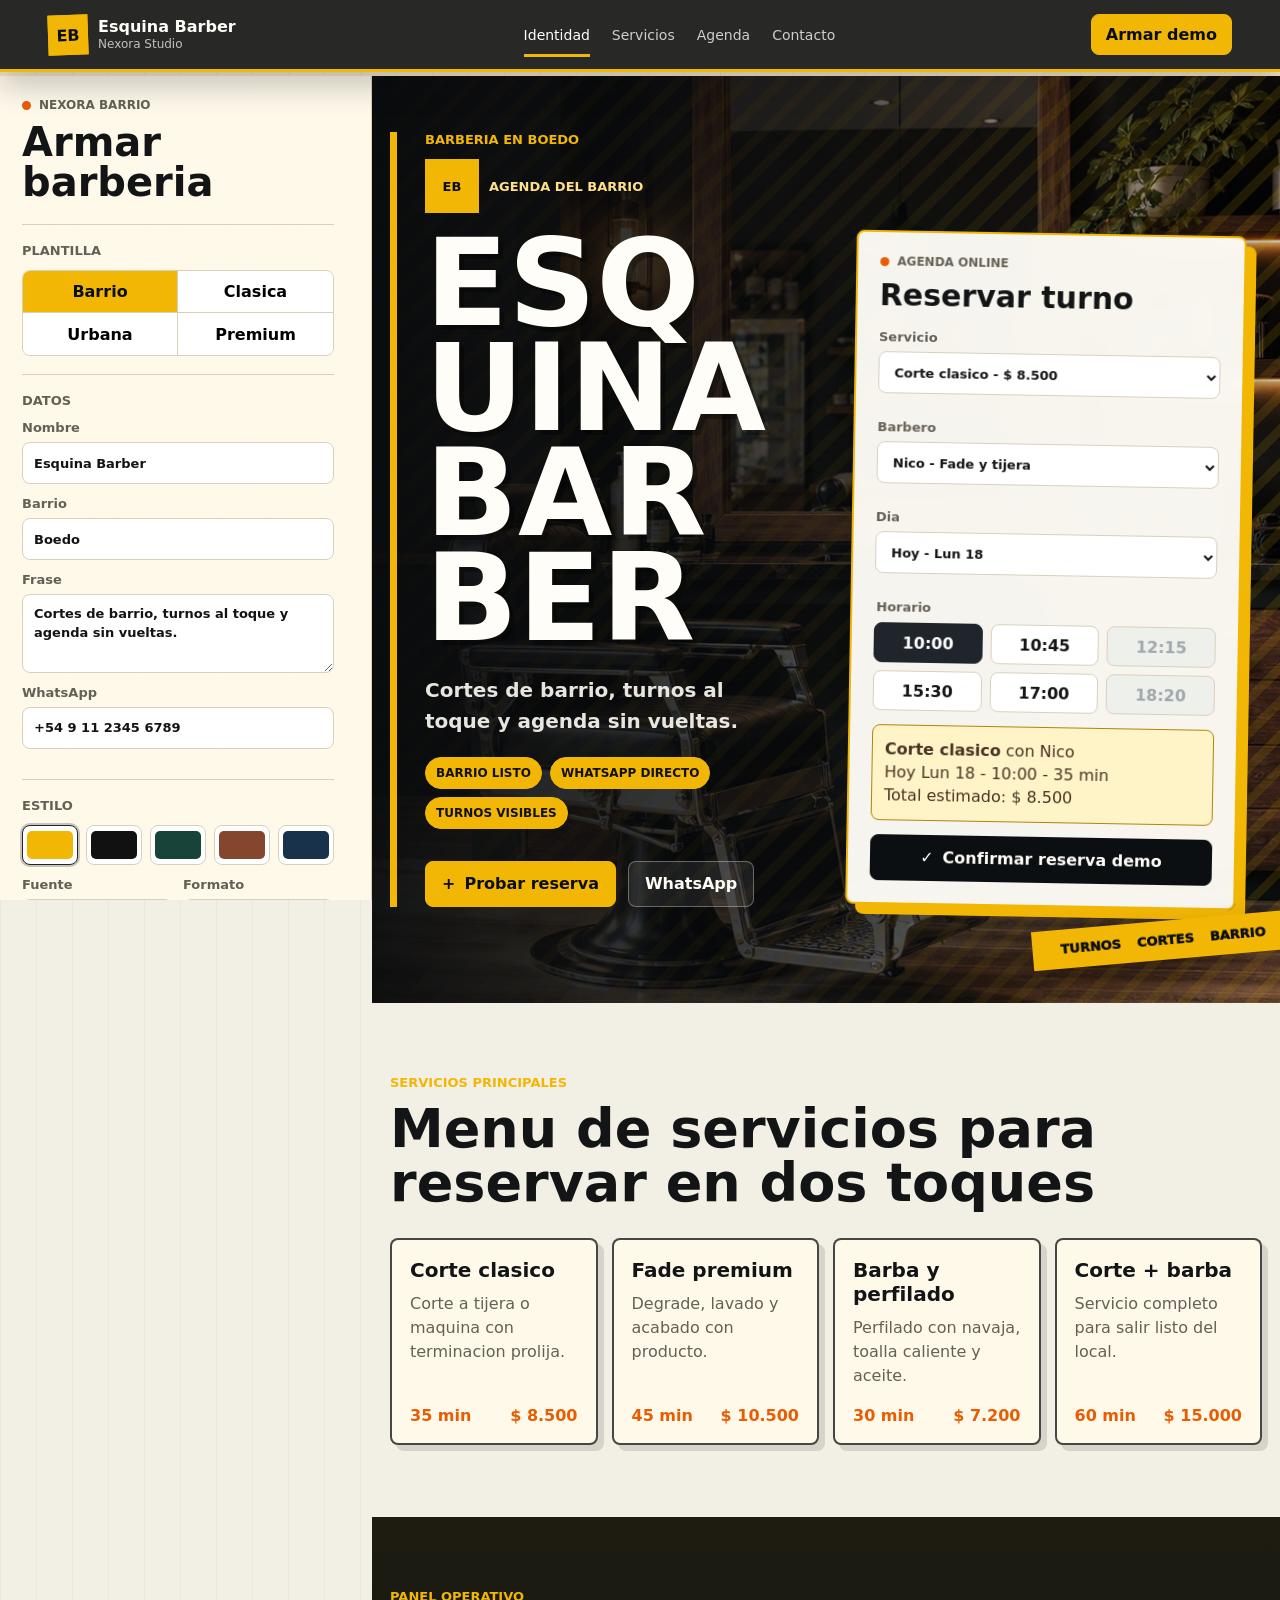
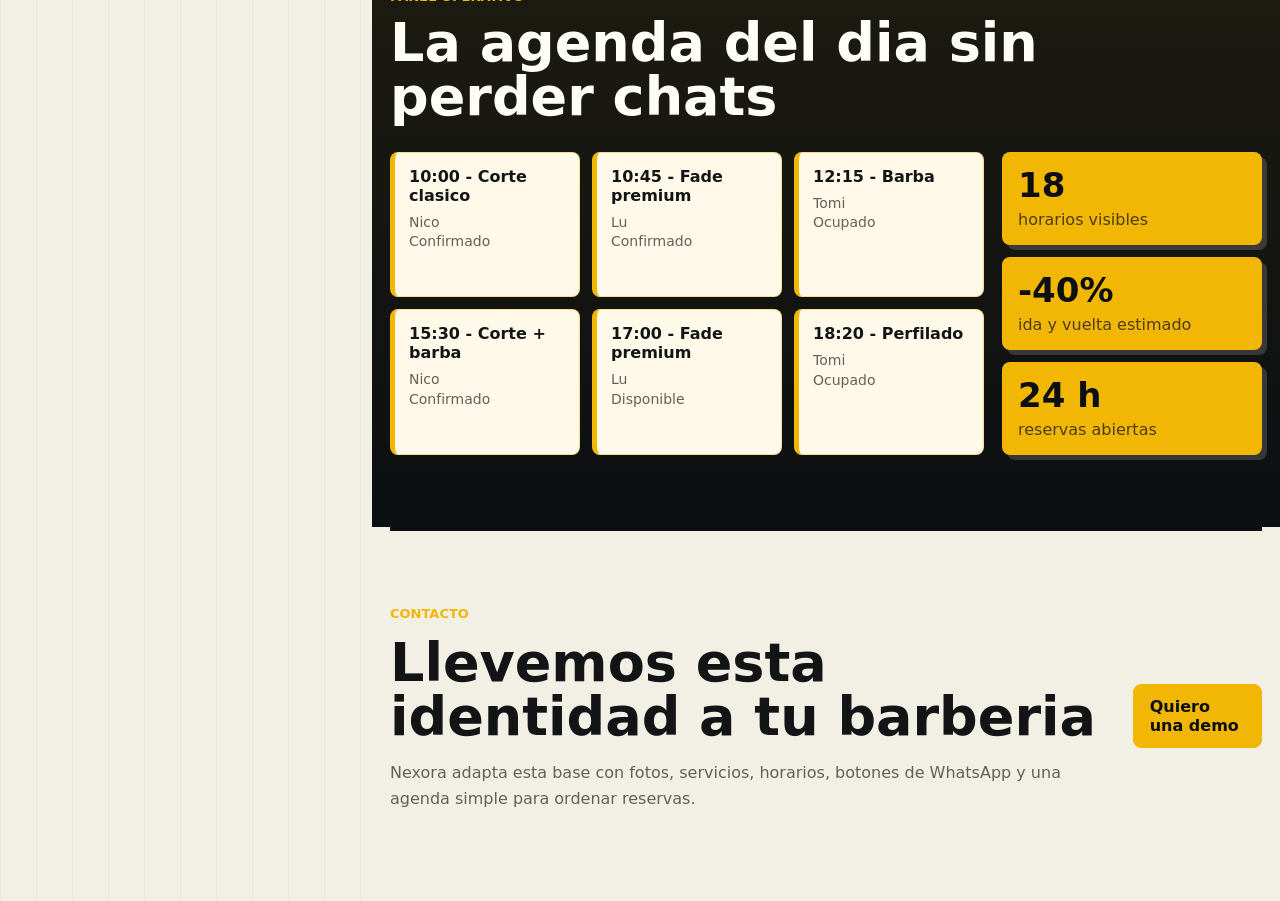
==== commit 04a68a07: "Refine barber SPA urban UX" ====
--- a/demos/barberia/index.html
+++ b/demos/barberia/index.html
@@ -3,42 +3,44 @@
   <head>
     <meta charset="utf-8">
     <meta name="viewport" content="width=device-width, initial-scale=1">
-    <title>Barberia Modelo | Nexora</title>
+    <title>Esquina Barber | Nexora</title>
     <meta
       name="description"
       content="SPA Nexora para barberias: identidad editable, reservas online y demo comercial interactiva."
     >
     <link rel="stylesheet" href="styles.css">
   </head>
-  <body data-theme="verde" data-font="sans" data-layout="split">
+  <body data-theme="barrio" data-font="sans" data-layout="poster">
     <header class="topbar" aria-label="Navegacion principal">
       <a class="brand" href="#preview" aria-label="Ir al inicio">
         <span class="brand-mark" data-logo-mark aria-hidden="true">BM</span>
         <span>
-          <strong data-business-name>Barberia Modelo</strong>
+          <strong data-business-name>Esquina Barber</strong>
           <small>Nexora Studio</small>
         </span>
       </a>
       <nav class="nav-links" aria-label="Secciones">
         <a href="#identidad">Identidad</a>
+        <a href="#servicios">Servicios</a>
         <a href="#agenda">Agenda</a>
         <a href="#contacto">Contacto</a>
       </nav>
-      <a class="topbar-action" href="#identidad">Personalizar</a>
+      <a class="topbar-action" href="#identidad">Armar demo</a>
     </header>
 
     <main class="builder-shell">
       <aside class="builder-panel" id="identidad" aria-labelledby="builder-title">
         <div class="panel-heading">
           <span class="status-dot" aria-hidden="true"></span>
-          <span>Nexora builder</span>
+          <span>Nexora barrio</span>
         </div>
-        <h1 id="builder-title">Armar identidad</h1>
+        <h1 id="builder-title">Armar barberia</h1>
 
         <section class="control-group" aria-labelledby="templates-title">
           <h2 id="templates-title">Plantilla</h2>
           <div class="segmented" role="group" aria-label="Plantillas">
-            <button class="segment is-active" type="button" data-preset="clasica">Clasica</button>
+            <button class="segment is-active" type="button" data-preset="barrio">Barrio</button>
+            <button class="segment" type="button" data-preset="clasica">Clasica</button>
             <button class="segment" type="button" data-preset="urbana">Urbana</button>
             <button class="segment" type="button" data-preset="premium">Premium</button>
           </div>
@@ -48,15 +50,15 @@
           <h2 id="identity-title">Datos</h2>
           <label>
             Nombre
-            <input id="business-name" type="text" value="Barberia Modelo" maxlength="34">
+            <input id="business-name" type="text" value="Esquina Barber" maxlength="34">
           </label>
           <label>
             Barrio
-            <input id="district" type="text" value="Palermo" maxlength="30">
+            <input id="district" type="text" value="Boedo" maxlength="30">
           </label>
           <label>
             Frase
-            <textarea id="tagline" rows="3" maxlength="140">Reservas claras para cortes, barba y perfilado sin tanto ida y vuelta por mensaje.</textarea>
+            <textarea id="tagline" rows="3" maxlength="140">Cortes de barrio, turnos al toque y agenda sin vueltas.</textarea>
           </label>
           <label>
             WhatsApp
@@ -67,11 +69,14 @@
         <section class="control-group" aria-labelledby="style-title">
           <h2 id="style-title">Estilo</h2>
           <div class="swatches" role="group" aria-label="Paletas">
-            <button class="swatch is-active" type="button" data-theme="verde" aria-label="Verde">
-              <span style="background:#174339"></span>
+            <button class="swatch is-active" type="button" data-theme="barrio" aria-label="Barrio">
+              <span style="background:#f2b705"></span>
             </button>
             <button class="swatch" type="button" data-theme="noir" aria-label="Noir">
               <span style="background:#111111"></span>
+            </button>
+            <button class="swatch" type="button" data-theme="verde" aria-label="Verde">
+              <span style="background:#174339"></span>
             </button>
             <button class="swatch" type="button" data-theme="cobre" aria-label="Cobre">
               <span style="background:#84472d"></span>
@@ -93,6 +98,7 @@
             <label>
               Formato
               <select id="layout-style">
+                <option value="poster">Poster</option>
                 <option value="split">Split</option>
                 <option value="editorial">Editorial</option>
                 <option value="compact">Compacto</option>
@@ -123,18 +129,28 @@
         <section class="hero" aria-labelledby="hero-title">
           <div class="hero-media" id="hero-media" aria-hidden="true"></div>
           <div class="hero-shade" aria-hidden="true"></div>
+          <div class="street-strip" aria-hidden="true">
+            <span>turnos</span>
+            <span>cortes</span>
+            <span>barrio</span>
+            <span>barba</span>
+          </div>
           <div class="hero-content">
             <div class="hero-copy">
-              <p class="eyebrow" id="hero-eyebrow">Barberia en Palermo</p>
+              <p class="eyebrow" id="hero-eyebrow">Barberia en Boedo</p>
               <div class="profile-row">
                 <span class="profile-image" data-logo-mark aria-hidden="true">BM</span>
-                <span>Agenda activa</span>
-              </div>
-              <h2 id="hero-title" data-business-name>Barberia Modelo</h2>
+                <span>Agenda del barrio</span>
+              </div>
+              <h2 id="hero-title" data-business-name>Esquina Barber</h2>
               <p id="hero-tagline">
-                Reservas claras para cortes, barba y perfilado sin tanto ida y
-                vuelta por mensaje.
+                Cortes de barrio, turnos al toque y agenda sin vueltas.
               </p>
+              <div class="hero-proof" aria-label="Resumen comercial">
+                <span>Barrio listo</span>
+                <span>WhatsApp directo</span>
+                <span>Turnos visibles</span>
+              </div>
               <div class="hero-actions">
                 <a class="button primary" href="#agenda">
                   <span aria-hidden="true">+</span>
@@ -188,7 +204,7 @@
         <section class="section services" id="servicios" aria-labelledby="services-title">
           <div class="section-heading">
             <p class="eyebrow">Servicios principales</p>
-            <h2 id="services-title">Una carta simple, clara y editable</h2>
+            <h2 id="services-title">Menu de servicios para reservar en dos toques</h2>
           </div>
           <div class="service-grid" id="service-grid"></div>
         </section>
@@ -196,7 +212,7 @@
         <section class="section operations" aria-labelledby="operations-title">
           <div class="section-heading">
             <p class="eyebrow">Panel operativo</p>
-            <h2 id="operations-title">Turnos visibles para el equipo</h2>
+            <h2 id="operations-title">La agenda del dia sin perder chats</h2>
           </div>
           <div class="ops-layout">
             <div class="schedule-board" id="schedule-board" aria-label="Turnos del dia"></div>
@@ -220,10 +236,10 @@
         <section class="section contact" id="contacto" aria-labelledby="contact-title">
           <div>
             <p class="eyebrow">Contacto</p>
-            <h2 id="contact-title">Quiero esta experiencia para mi barberia</h2>
+            <h2 id="contact-title">Llevemos esta identidad a tu barberia</h2>
             <p>
-              Nexora adapta esta base con servicios, fotos, horarios, botones
-              de WhatsApp y una forma simple de ordenar reservas.
+              Nexora adapta esta base con fotos, servicios, horarios, botones
+              de WhatsApp y una agenda simple para ordenar reservas.
             </p>
           </div>
           <a class="button primary" id="mail-link" href="mailto:nexoratecharg@gmail.com?subject=Quiero%20una%20demo%20para%20mi%20barberia">
--- a/demos/barberia/styles.css
+++ b/demos/barberia/styles.css
@@ -11,6 +11,7 @@
   --accent-soft: #f1dfc9;
   --good: #1e7a53;
   --shadow: 0 24px 80px rgba(11, 20, 18, 0.22);
+  --radius: 8px;
   --font-main: Inter, ui-sans-serif, system-ui, -apple-system, BlinkMacSystemFont,
     "Segoe UI", sans-serif;
 }
@@ -21,12 +22,19 @@
 
 html {
   scroll-behavior: smooth;
+  scroll-padding-top: 88px;
+}
+
+[id] {
+  scroll-margin-top: 88px;
 }
 
 body {
   margin: 0;
   color: var(--ink);
-  background: var(--paper);
+  background:
+    linear-gradient(180deg, rgba(255, 255, 255, 0.18), transparent 420px),
+    var(--paper);
   font-family: var(--font-main);
   overflow-x: hidden;
 }
@@ -47,6 +55,25 @@
   --accent-soft: #f5d8c2;
 }
 
+body[data-theme="barrio"] {
+  --paper: #f2efe5;
+  --panel: #fff9ea;
+  --muted: #656055;
+  --brand: #20252b;
+  --brand-strong: #0c0f12;
+  --accent: #f2b705;
+  --accent-soft: #ffe08a;
+  --good: #e85d04;
+  --line: #d8d0bd;
+}
+
+body[data-theme="barrio"] {
+  background:
+    linear-gradient(180deg, rgba(242, 183, 5, 0.16), transparent 390px),
+    repeating-linear-gradient(90deg, rgba(12, 15, 18, 0.035) 0 1px, transparent 1px 36px),
+    var(--paper);
+}
+
 body[data-theme="azul"] {
   --paper: #eef2f4;
   --brand: #17324a;
@@ -73,6 +100,15 @@
 select,
 textarea {
   font: inherit;
+}
+
+a:focus-visible,
+button:focus-visible,
+input:focus-visible,
+select:focus-visible,
+textarea:focus-visible {
+  outline: 3px solid color-mix(in srgb, var(--accent) 82%, #fff);
+  outline-offset: 3px;
 }
 
 .topbar {
@@ -86,9 +122,14 @@
   min-height: 72px;
   padding: 14px clamp(18px, 4vw, 48px);
   color: #fffdf7;
-  background: rgba(13, 24, 22, 0.78);
+  background: color-mix(in srgb, var(--brand-strong) 88%, transparent);
   backdrop-filter: blur(18px);
   border-bottom: 1px solid rgba(255, 255, 255, 0.12);
+}
+
+body[data-theme="barrio"] .topbar {
+  border-bottom: 3px solid var(--accent);
+  box-shadow: 0 14px 30px rgba(12, 15, 18, 0.22);
 }
 
 .brand {
@@ -117,6 +158,13 @@
   border: 1px solid rgba(255, 255, 255, 0.32);
 }
 
+body[data-theme="barrio"] .brand-mark {
+  color: var(--brand-strong);
+  background: var(--accent);
+  border-color: var(--accent);
+  transform: rotate(-2deg);
+}
+
 .brand strong,
 .brand small {
   display: block;
@@ -145,34 +193,81 @@
   font-size: 14px;
 }
 
+.nav-links a {
+  position: relative;
+  padding: 6px 0;
+}
+
+.nav-links a::after {
+  position: absolute;
+  right: 0;
+  bottom: -8px;
+  left: 0;
+  height: 3px;
+  background: var(--accent);
+  content: "";
+  opacity: 0;
+  transform: scaleX(0.4);
+  transition:
+    opacity 160ms ease,
+    transform 160ms ease;
+}
+
 .nav-links a:hover {
+  color: #fff;
+}
+
+.nav-links a:hover::after,
+.nav-links a.is-active::after {
+  opacity: 1;
+  transform: scaleX(1);
+}
+
+.nav-links a.is-active {
   color: #fff;
 }
 
 .topbar-action {
   padding: 10px 14px;
   border: 1px solid rgba(255, 255, 255, 0.24);
+  border-radius: var(--radius);
   background: rgba(255, 255, 255, 0.08);
   font-weight: 800;
 }
 
+body[data-theme="barrio"] .topbar-action {
+  color: var(--brand-strong);
+  background: var(--accent);
+  border-color: var(--accent);
+}
+
 .builder-shell {
   display: grid;
-  grid-template-columns: minmax(300px, 360px) minmax(0, 1fr);
+  grid-template-columns: minmax(310px, 372px) minmax(0, 1fr);
   gap: 0;
-  padding-top: 72px;
+  padding-top: 76px;
 }
 
 .builder-panel {
   position: sticky;
-  top: 72px;
+  top: 76px;
   z-index: 20;
   align-self: start;
-  height: calc(100vh - 72px);
+  height: calc(100vh - 76px);
   overflow: auto;
   padding: 22px;
-  background: #fffdf7;
+  background:
+    linear-gradient(180deg, rgba(255, 255, 255, 0.94), rgba(255, 253, 247, 0.98)),
+    var(--paper);
   border-right: 1px solid var(--line);
+  scrollbar-gutter: stable;
+}
+
+body[data-theme="barrio"] .builder-panel {
+  background:
+    linear-gradient(180deg, rgba(255, 249, 234, 0.96), rgba(255, 249, 234, 0.98)),
+    repeating-linear-gradient(135deg, rgba(12, 15, 18, 0.045) 0 1px, transparent 1px 18px),
+    var(--paper);
 }
 
 .panel-heading {
@@ -194,8 +289,9 @@
 
 .builder-panel h1 {
   margin: 10px 0 22px;
-  font-size: 34px;
+  font-size: 40px;
   line-height: 1;
+  letter-spacing: 0;
 }
 
 .control-group {
@@ -229,7 +325,17 @@
   color: var(--ink);
   background: #fff;
   border: 1px solid var(--line);
-  border-radius: 6px;
+  border-radius: var(--radius);
+  transition:
+    border-color 160ms ease,
+    box-shadow 160ms ease;
+}
+
+input:focus,
+select:focus,
+textarea:focus {
+  border-color: var(--brand);
+  box-shadow: 0 0 0 3px color-mix(in srgb, var(--accent) 24%, transparent);
 }
 
 textarea {
@@ -241,9 +347,9 @@
 
 .segmented {
   display: grid;
-  grid-template-columns: repeat(3, minmax(0, 1fr));
+  grid-template-columns: repeat(2, minmax(0, 1fr));
   border: 1px solid var(--line);
-  border-radius: 7px;
+  border-radius: var(--radius);
   overflow: hidden;
 }
 
@@ -253,6 +359,7 @@
   padding: 0 6px;
   border: 0;
   border-right: 1px solid var(--line);
+  border-bottom: 1px solid var(--line);
   background: #fff;
   cursor: pointer;
   font-weight: 800;
@@ -265,14 +372,27 @@
   border-right: 0;
 }
 
+.segment:nth-last-child(-n + 2) {
+  border-bottom: 0;
+}
+
+.segment:nth-child(even) {
+  border-right: 0;
+}
+
 .segment.is-active {
   color: #fff;
   background: var(--brand);
 }
 
+body[data-theme="barrio"] .segment.is-active {
+  color: var(--brand-strong);
+  background: var(--accent);
+}
+
 .swatches {
   display: grid;
-  grid-template-columns: repeat(4, minmax(0, 1fr));
+  grid-template-columns: repeat(5, minmax(0, 1fr));
   gap: 8px;
   margin-bottom: 12px;
 }
@@ -281,7 +401,7 @@
   min-height: 40px;
   padding: 4px;
   border: 1px solid var(--line);
-  border-radius: 6px;
+  border-radius: var(--radius);
   background: #fff;
   cursor: pointer;
 }
@@ -289,7 +409,7 @@
 .swatch span {
   display: block;
   height: 28px;
-  border-radius: 4px;
+  border-radius: 5px;
 }
 
 .swatch.is-active {
@@ -325,7 +445,7 @@
   min-height: 46px;
   padding: 12px 16px;
   border: 1px solid transparent;
-  border-radius: 6px;
+  border-radius: var(--radius);
   cursor: pointer;
   font-weight: 900;
   transition:
@@ -347,6 +467,22 @@
   background: var(--brand-strong);
 }
 
+body[data-theme="barrio"] .button.primary {
+  color: var(--brand-strong);
+  background: var(--accent);
+  border-color: var(--accent);
+}
+
+body[data-theme="barrio"] .button.primary:hover {
+  background: var(--accent-soft);
+}
+
+body[data-theme="barrio"] .booking-panel .button.primary {
+  color: #fffdf7;
+  background: var(--brand-strong);
+  border-color: var(--brand-strong);
+}
+
 .button.secondary,
 .button.ghost {
   color: inherit;
@@ -365,13 +501,35 @@
 
 .preview-surface {
   min-width: 0;
+  background: var(--paper);
 }
 
 .hero {
   position: relative;
-  min-height: calc(100vh - 72px);
+  min-height: calc(100vh - 76px);
   overflow: hidden;
   color: #fffdf7;
+}
+
+.street-strip {
+  position: absolute;
+  right: -80px;
+  bottom: 46px;
+  z-index: 2;
+  display: none;
+  gap: 16px;
+  padding: 12px 28px;
+  color: var(--brand-strong);
+  background: var(--accent);
+  font-size: 13px;
+  font-weight: 1000;
+  text-transform: uppercase;
+  transform: rotate(-5deg);
+  box-shadow: 0 14px 30px rgba(0, 0, 0, 0.25);
+}
+
+body[data-theme="barrio"] .street-strip {
+  display: flex;
 }
 
 .hero-media {
@@ -391,6 +549,12 @@
     linear-gradient(0deg, rgba(9, 14, 13, 0.4), rgba(9, 14, 13, 0));
 }
 
+body[data-theme="barrio"] .hero-shade {
+  background:
+    linear-gradient(90deg, rgba(8, 10, 12, 0.96), rgba(8, 10, 12, 0.7) 52%, rgba(8, 10, 12, 0.18)),
+    repeating-linear-gradient(135deg, rgba(242, 183, 5, 0.16) 0 9px, transparent 9px 24px);
+}
+
 .hero-content {
   position: relative;
   z-index: 1;
@@ -399,13 +563,19 @@
   align-items: center;
   gap: clamp(24px, 5vw, 72px);
   width: min(1120px, calc(100% - 36px));
-  min-height: calc(100vh - 72px);
+  min-height: calc(100vh - 76px);
   margin: 0 auto;
   padding: 56px 0;
 }
 
 .hero-copy {
   max-width: 660px;
+}
+
+body[data-theme="barrio"] .hero-copy {
+  max-width: 720px;
+  padding-left: clamp(16px, 2.6vw, 28px);
+  border-left: 7px solid var(--accent);
 }
 
 .profile-row {
@@ -413,16 +583,26 @@
   align-items: center;
   gap: 10px;
   margin-bottom: 18px;
-  color: rgba(255, 253, 247, 0.78);
+  color: rgba(255, 253, 247, 0.82);
   font-size: 13px;
   font-weight: 900;
   text-transform: uppercase;
+}
+
+body[data-theme="barrio"] .profile-row {
+  color: var(--accent-soft);
 }
 
 .profile-image {
   width: 54px;
   height: 54px;
   border: 1px solid rgba(255, 255, 255, 0.35);
+}
+
+body[data-theme="barrio"] .profile-image {
+  color: var(--brand-strong);
+  background-color: var(--accent);
+  border-color: var(--accent);
 }
 
 .eyebrow {
@@ -433,12 +613,22 @@
   text-transform: uppercase;
 }
 
-.hero h2 {
+body[data-theme="barrio"] .eyebrow {
+  color: var(--accent);
+}
+
+.hero-copy h2 {
   margin: 0;
   font-size: clamp(56px, 8vw, 104px);
   line-height: 0.92;
   letter-spacing: 0;
+  font-weight: 900;
   overflow-wrap: anywhere;
+  text-wrap: balance;
+}
+
+body[data-theme="barrio"] .hero-copy h2 {
+  text-shadow: 5px 5px 0 rgba(0, 0, 0, 0.32);
 }
 
 .hero-copy p:not(.eyebrow) {
@@ -449,6 +639,35 @@
   line-height: 1.55;
 }
 
+body[data-theme="barrio"] .hero-copy p:not(.eyebrow) {
+  color: rgba(255, 253, 247, 0.9);
+  font-weight: 700;
+}
+
+.hero-proof {
+  display: flex;
+  flex-wrap: wrap;
+  gap: 8px;
+  margin-top: 20px;
+}
+
+.hero-proof span {
+  padding: 8px 10px;
+  border: 1px solid rgba(255, 255, 255, 0.18);
+  border-radius: 999px;
+  color: rgba(255, 253, 247, 0.82);
+  background: rgba(255, 255, 255, 0.08);
+  font-size: 12px;
+  font-weight: 900;
+  text-transform: uppercase;
+}
+
+body[data-theme="barrio"] .hero-proof span {
+  color: #111;
+  background: var(--accent);
+  border-color: var(--accent);
+}
+
 .hero-actions {
   display: flex;
   flex-wrap: wrap;
@@ -473,17 +692,42 @@
   min-height: 720px;
 }
 
-body[data-layout="compact"] .hero h2 {
+body[data-layout="compact"] .hero-copy h2 {
   font-size: clamp(44px, 7vw, 78px);
+}
+
+body[data-layout="poster"] .hero-content {
+  grid-template-columns: minmax(0, 0.95fr) minmax(330px, 390px);
+  align-items: end;
+  padding-bottom: 96px;
+}
+
+body[data-layout="poster"] .hero-copy h2 {
+  max-width: 760px;
+  font-size: clamp(64px, 10vw, 122px);
+  line-height: 0.86;
+  text-transform: uppercase;
+}
+
+body[data-layout="poster"] .booking-panel {
+  transform: rotate(1deg);
 }
 
 .booking-panel {
   padding: 22px;
   color: var(--ink);
-  background: rgba(255, 253, 247, 0.94);
+  background: rgba(255, 253, 247, 0.96);
   border: 1px solid rgba(255, 253, 247, 0.48);
-  border-radius: 8px;
+  border-radius: var(--radius);
   box-shadow: var(--shadow);
+  backdrop-filter: blur(14px);
+}
+
+body[data-theme="barrio"] .booking-panel {
+  border: 2px solid var(--accent);
+  box-shadow:
+    10px 10px 0 var(--accent),
+    var(--shadow);
 }
 
 .booking-panel h2 {
@@ -520,7 +764,7 @@
 .time-option {
   min-height: 40px;
   border: 1px solid var(--line);
-  border-radius: 6px;
+  border-radius: var(--radius);
   color: var(--ink);
   background: #fff;
   cursor: pointer;
@@ -544,10 +788,15 @@
   min-height: 66px;
   padding: 12px;
   border: 1px solid #eadccb;
-  border-radius: 6px;
+  border-radius: var(--radius);
   background: #fff8ed;
   color: #4b3422;
   line-height: 1.45;
+}
+
+body[data-theme="barrio"] .summary {
+  border-color: color-mix(in srgb, var(--accent) 70%, var(--brand-strong));
+  background: #fff3c8;
 }
 
 .section {
@@ -581,10 +830,27 @@
 
 .service-item {
   min-height: 172px;
+  display: flex;
+  flex-direction: column;
   padding: 18px;
   border: 1px solid var(--line);
-  border-radius: 8px;
+  border-radius: var(--radius);
   background: var(--panel);
+  transition:
+    transform 160ms ease,
+    box-shadow 160ms ease,
+    border-color 160ms ease;
+}
+
+body[data-theme="barrio"] .service-item {
+  border: 2px solid rgba(12, 15, 18, 0.76);
+  box-shadow: 6px 6px 0 rgba(12, 15, 18, 0.12);
+}
+
+.service-item:hover {
+  transform: translateY(-2px);
+  border-color: color-mix(in srgb, var(--brand) 45%, var(--line));
+  box-shadow: 0 18px 42px rgba(17, 20, 22, 0.08);
 }
 
 .service-item h3 {
@@ -602,8 +868,13 @@
   display: flex;
   justify-content: space-between;
   gap: 10px;
+  margin-top: auto;
   color: var(--brand);
   font-weight: 900;
+}
+
+body[data-theme="barrio"] .service-meta {
+  color: var(--good);
 }
 
 .operations {
@@ -613,6 +884,17 @@
   background: color-mix(in srgb, var(--paper) 74%, var(--brand) 8%);
 }
 
+body[data-theme="barrio"] .operations {
+  color: #fffdf7;
+  background:
+    linear-gradient(180deg, rgba(242, 183, 5, 0.08), transparent),
+    var(--brand-strong);
+}
+
+body[data-theme="barrio"] .operations .eyebrow {
+  color: var(--accent);
+}
+
 .ops-layout {
   display: grid;
   grid-template-columns: minmax(0, 1fr) 260px;
@@ -631,7 +913,14 @@
   padding: 14px;
   border: 1px solid color-mix(in srgb, var(--line) 70%, var(--brand) 20%);
   border-left: 5px solid var(--brand);
-  border-radius: 8px;
+  border-radius: var(--radius);
+  background: var(--panel);
+}
+
+body[data-theme="barrio"] .appointment {
+  color: var(--ink);
+  border-color: rgba(242, 183, 5, 0.42);
+  border-left-color: var(--accent);
   background: var(--panel);
 }
 
@@ -657,9 +946,15 @@
 
 .metrics div {
   padding: 16px;
-  border-radius: 8px;
+  border-radius: var(--radius);
   background: var(--brand);
   color: #fffdf7;
+}
+
+body[data-theme="barrio"] .metrics div {
+  color: var(--brand-strong);
+  background: var(--accent);
+  box-shadow: 5px 5px 0 rgba(255, 253, 247, 0.16);
 }
 
 .metrics strong,
@@ -675,6 +970,10 @@
 .metrics span {
   margin-top: 8px;
   color: rgba(255, 253, 247, 0.76);
+}
+
+body[data-theme="barrio"] .metrics span {
+  color: rgba(12, 15, 18, 0.72);
 }
 
 .contact {
@@ -682,6 +981,11 @@
   align-items: center;
   justify-content: space-between;
   gap: 28px;
+  border-top: 1px solid var(--line);
+}
+
+body[data-theme="barrio"] .contact {
+  border-top: 4px solid var(--brand-strong);
 }
 
 .contact p {
@@ -697,7 +1001,7 @@
   z-index: 40;
   max-width: min(420px, calc(100% - 36px));
   padding: 14px 16px;
-  border-radius: 8px;
+  border-radius: var(--radius);
   color: #fff;
   background: var(--brand-strong);
   box-shadow: var(--shadow);
@@ -732,8 +1036,24 @@
     padding-top: 56px;
   }
 
+  body[data-layout="poster"] .hero-content {
+    grid-template-columns: 1fr;
+    align-items: center;
+    padding-bottom: 56px;
+  }
+
+  body[data-layout="poster"] .booking-panel {
+    transform: none;
+  }
+
   .booking-panel {
     max-width: 560px;
+  }
+
+  body[data-theme="barrio"] .booking-panel {
+    box-shadow:
+      7px 7px 0 var(--accent),
+      var(--shadow);
   }
 
   .service-grid,
@@ -749,6 +1069,14 @@
 }
 
 @media (max-width: 680px) {
+  html {
+    scroll-padding-top: 76px;
+  }
+
+  [id] {
+    scroll-margin-top: 76px;
+  }
+
   .topbar {
     min-height: 66px;
   }
@@ -767,7 +1095,7 @@
   }
 
   .builder-shell {
-    padding-top: 66px;
+    padding-top: 70px;
   }
 
   .builder-panel {
@@ -794,6 +1122,10 @@
 
   .segment:last-child {
     border-bottom: 0;
+  }
+
+  .segment:nth-last-child(-n + 2) {
+    border-bottom: 1px solid var(--line);
   }
 
   .swatches {
@@ -810,8 +1142,25 @@
     padding: 36px 0;
   }
 
-  .hero h2 {
+  .hero-copy h2 {
     font-size: 50px;
+  }
+
+  body[data-layout="poster"] .hero-copy h2 {
+    font-size: 54px;
+  }
+
+  .street-strip {
+    display: none;
+  }
+
+  body[data-theme="barrio"] .street-strip {
+    display: none;
+  }
+
+  body[data-theme="barrio"] .hero-copy {
+    padding-left: 14px;
+    border-left-width: 5px;
   }
 
   .hero-copy p:not(.eyebrow) {
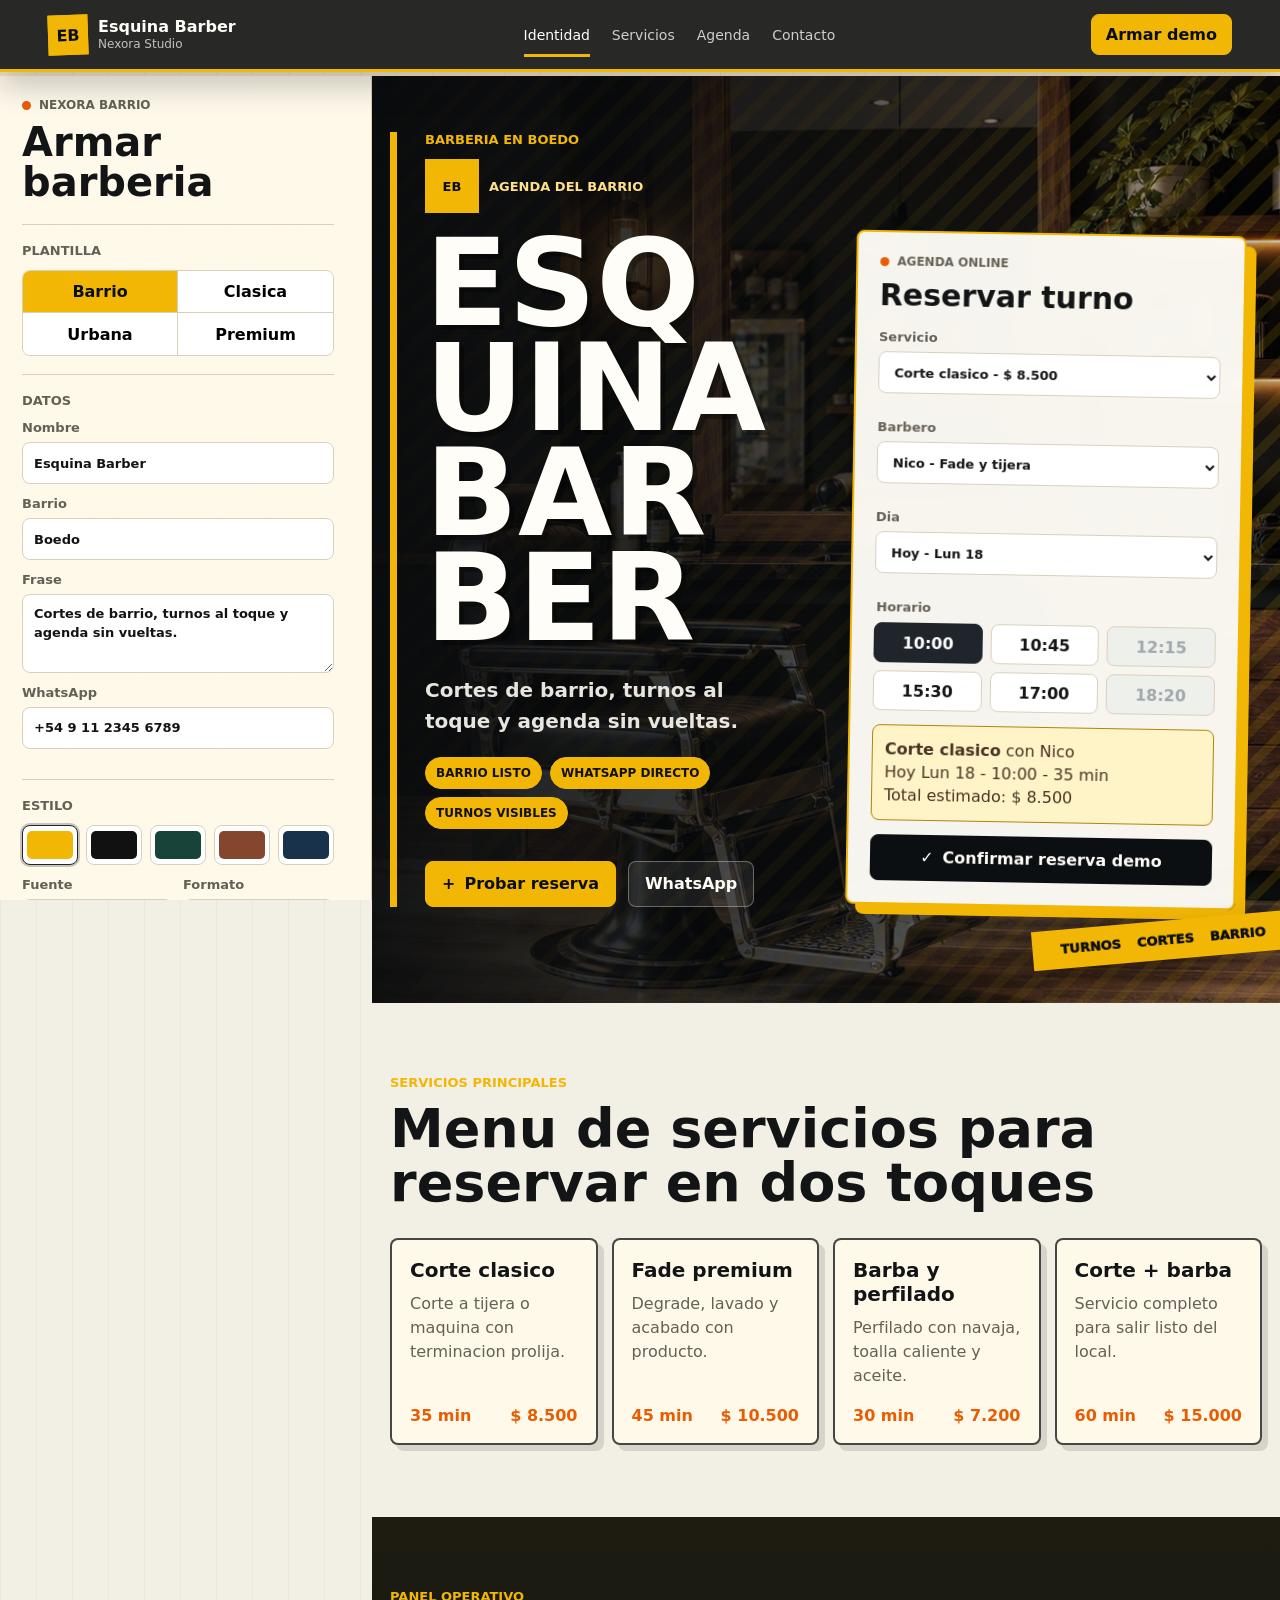
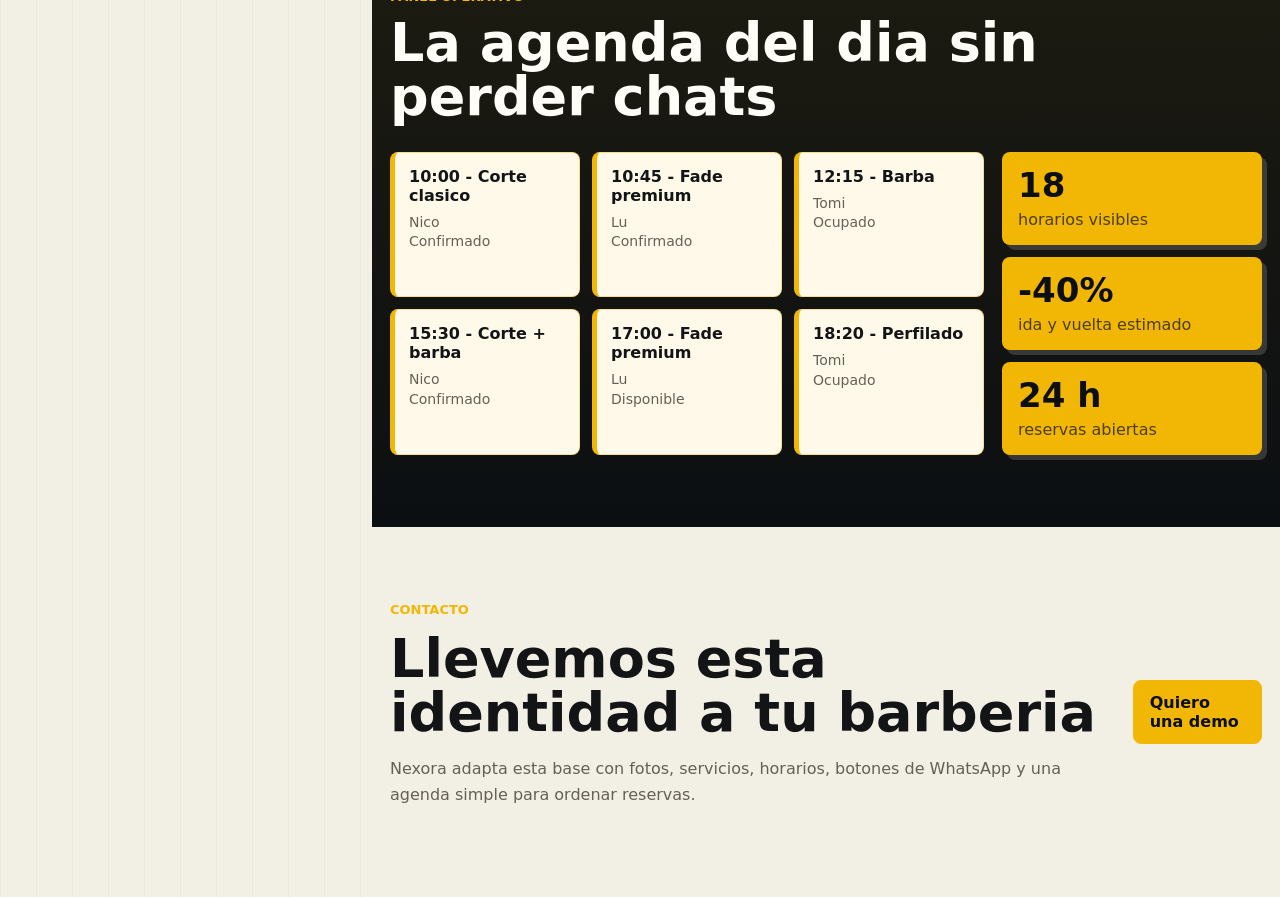
==== commit f738e658: "Fix contact section transition" ====
--- a/demos/barberia/index.html
+++ b/demos/barberia/index.html
@@ -8,7 +8,7 @@
       name="description"
       content="SPA Nexora para barberias: identidad editable, reservas online y demo comercial interactiva."
     >
-    <link rel="stylesheet" href="styles.css">
+    <link rel="stylesheet" href="styles.css?v=20260518b">
   </head>
   <body data-theme="barrio" data-font="sans" data-layout="poster">
     <header class="topbar" aria-label="Navegacion principal">
@@ -251,6 +251,6 @@
 
     <div class="toast" id="toast" role="status" aria-live="polite"></div>
 
-    <script src="app.js"></script>
+    <script src="app.js?v=20260518b"></script>
   </body>
 </html>
--- a/demos/barberia/styles.css
+++ b/demos/barberia/styles.css
@@ -977,15 +977,15 @@
 }
 
 .contact {
+  width: 100%;
+  margin: 0;
+  padding-right: max(18px, calc((100% - 1120px) / 2));
+  padding-left: max(18px, calc((100% - 1120px) / 2));
   display: flex;
   align-items: center;
   justify-content: space-between;
   gap: 28px;
-  border-top: 1px solid var(--line);
-}
-
-body[data-theme="barrio"] .contact {
-  border-top: 4px solid var(--brand-strong);
+  background: var(--paper);
 }
 
 .contact p {
@@ -1198,4 +1198,9 @@
     width: min(520px, calc(100% - 24px));
     padding: 54px 0;
   }
-}
+
+  .contact {
+    width: 100%;
+    padding: 54px 12px;
+  }
+}
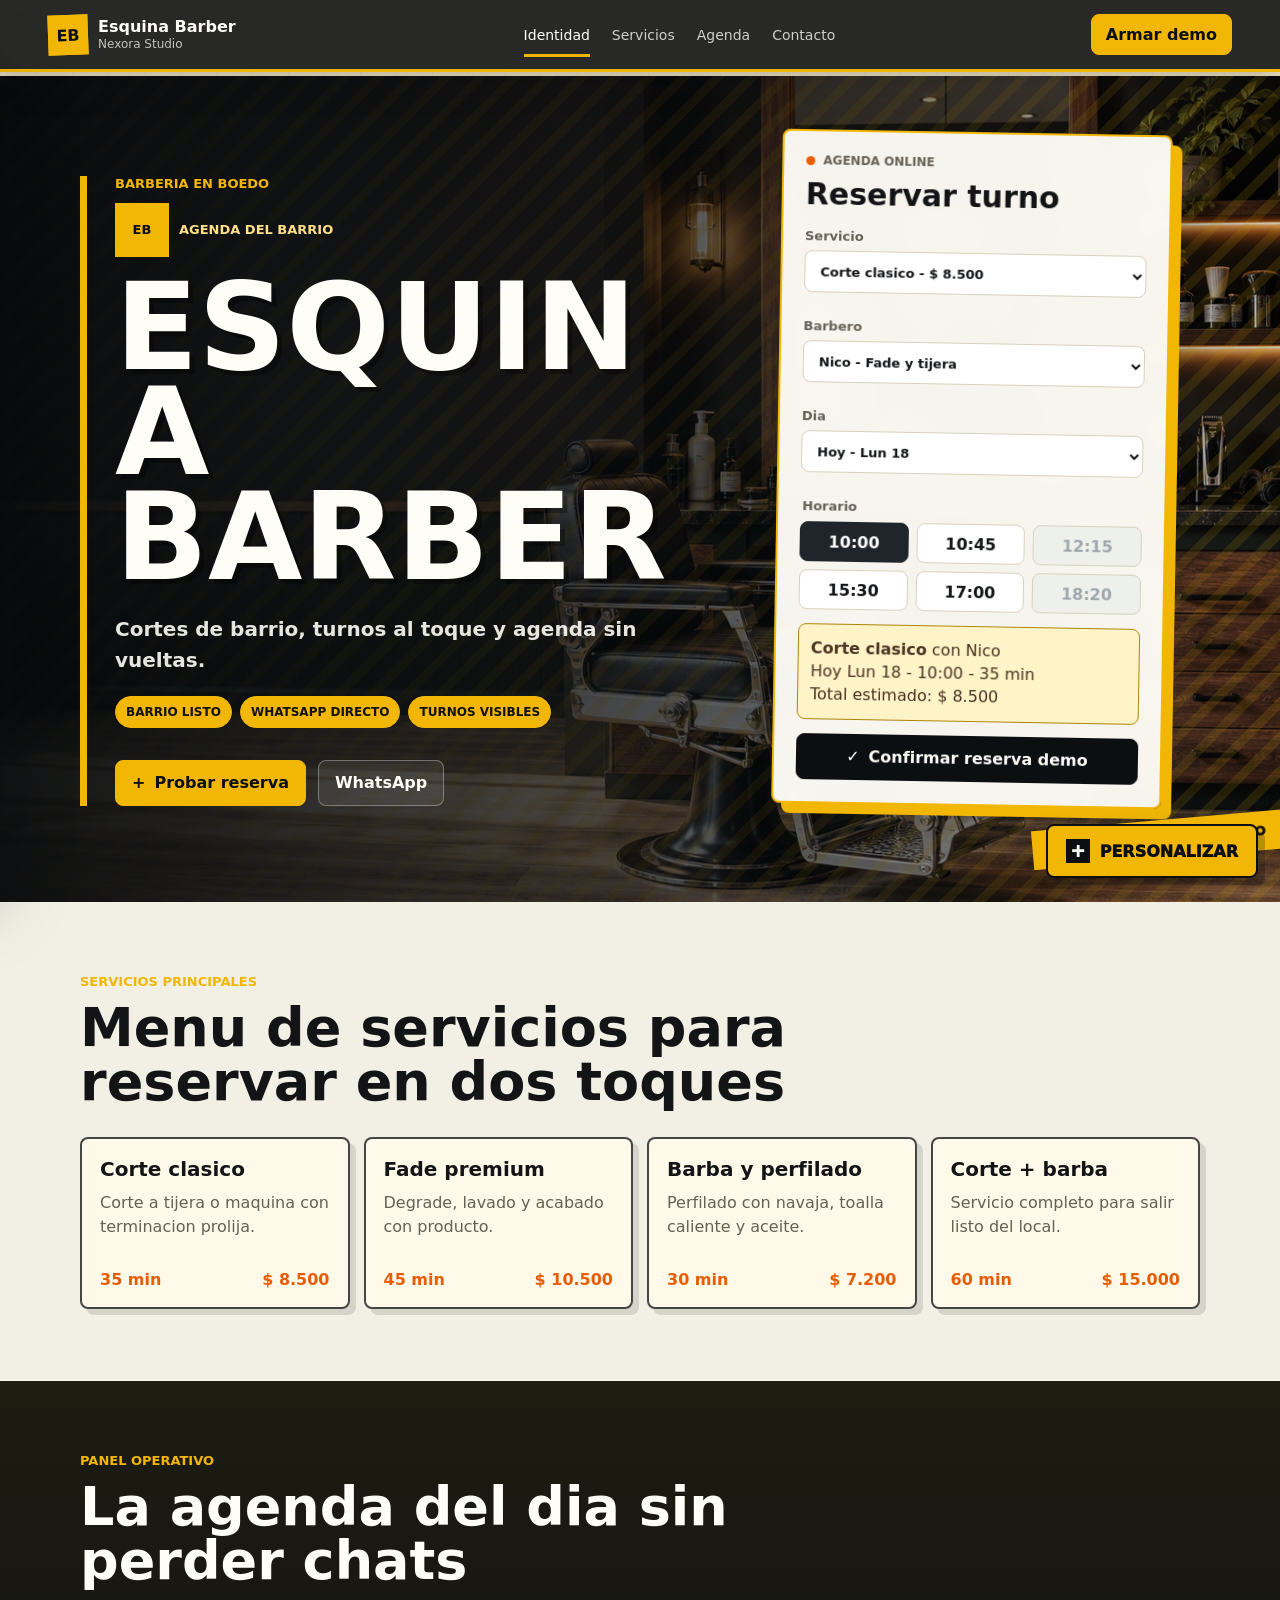
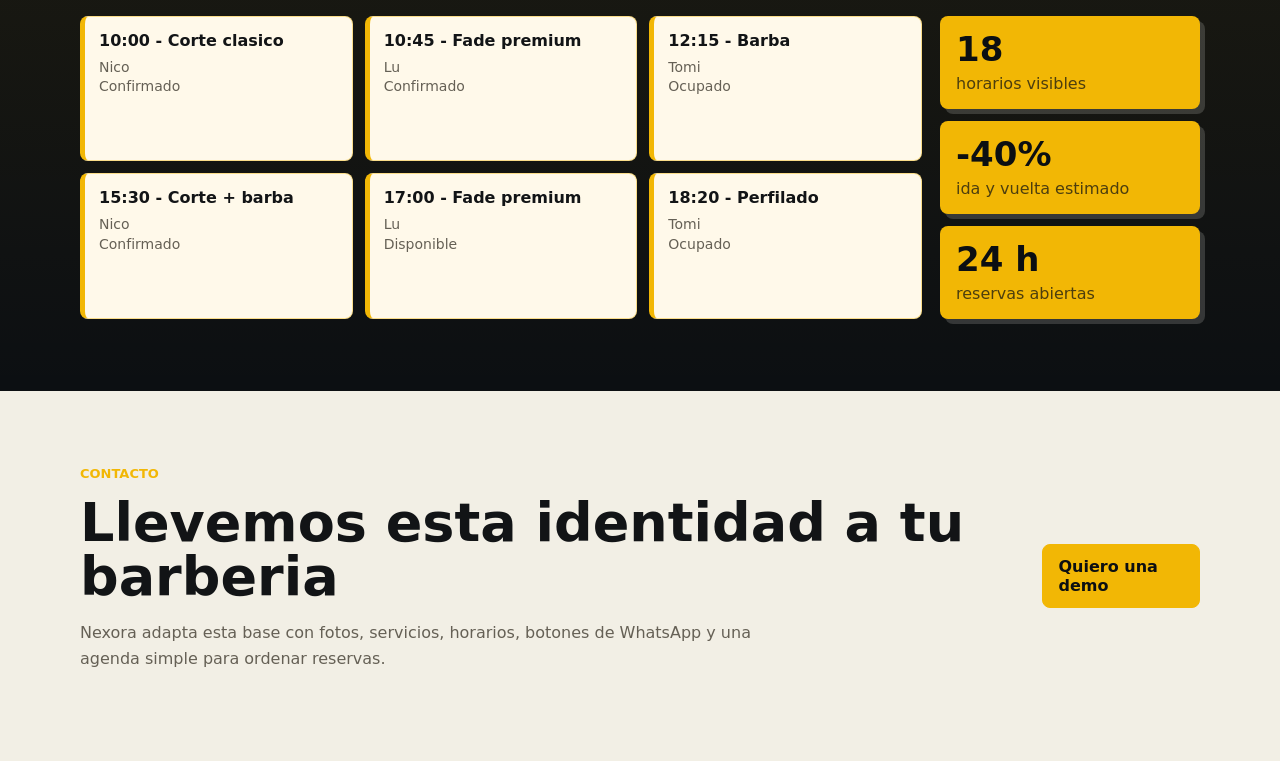
==== commit 22e02680: "Make barber builder a hidden drawer" ====
--- a/demos/barberia/index.html
+++ b/demos/barberia/index.html
@@ -8,7 +8,7 @@
       name="description"
       content="SPA Nexora para barberias: identidad editable, reservas online y demo comercial interactiva."
     >
-    <link rel="stylesheet" href="styles.css?v=20260518b">
+    <link rel="stylesheet" href="styles.css?v=20260518c">
   </head>
   <body data-theme="barrio" data-font="sans" data-layout="poster">
     <header class="topbar" aria-label="Navegacion principal">
@@ -25,16 +25,21 @@
         <a href="#agenda">Agenda</a>
         <a href="#contacto">Contacto</a>
       </nav>
-      <a class="topbar-action" href="#identidad">Armar demo</a>
+      <a class="topbar-action" href="#identidad" data-builder-open>Armar demo</a>
     </header>
 
     <main class="builder-shell">
-      <aside class="builder-panel" id="identidad" aria-labelledby="builder-title">
-        <div class="panel-heading">
-          <span class="status-dot" aria-hidden="true"></span>
-          <span>Nexora barrio</span>
+      <aside class="builder-panel" id="identidad" aria-labelledby="builder-title" aria-hidden="true">
+        <div class="builder-panel-header">
+          <div>
+            <div class="panel-heading">
+              <span class="status-dot" aria-hidden="true"></span>
+              <span>Nexora barrio</span>
+            </div>
+            <h1 id="builder-title">Armar barberia</h1>
+          </div>
+          <button class="icon-button" type="button" data-builder-close aria-label="Cerrar editor">x</button>
         </div>
-        <h1 id="builder-title">Armar barberia</h1>
 
         <section class="control-group" aria-labelledby="templates-title">
           <h2 id="templates-title">Plantilla</h2>
@@ -125,6 +130,16 @@
         </div>
       </aside>
 
+      <button class="builder-toggle" type="button" data-builder-open aria-expanded="false" aria-controls="identidad">
+        <span aria-hidden="true">+</span>
+        Personalizar
+      </button>
+      <div class="builder-callout" data-builder-callout>
+        <strong>Tu demo, tu barrio</strong>
+        <button type="button" data-builder-open>Abrir editor</button>
+      </div>
+      <div class="drawer-scrim" data-builder-close aria-hidden="true"></div>
+
       <div class="preview-surface" id="preview">
         <section class="hero" aria-labelledby="hero-title">
           <div class="hero-media" id="hero-media" aria-hidden="true"></div>
@@ -251,6 +266,6 @@
 
     <div class="toast" id="toast" role="status" aria-live="polite"></div>
 
-    <script src="app.js?v=20260518b"></script>
+    <script src="app.js?v=20260518c"></script>
   </body>
 </html>
--- a/demos/barberia/styles.css
+++ b/demos/barberia/styles.css
@@ -242,17 +242,16 @@
 }
 
 .builder-shell {
-  display: grid;
-  grid-template-columns: minmax(310px, 372px) minmax(0, 1fr);
-  gap: 0;
+  display: block;
   padding-top: 76px;
 }
 
 .builder-panel {
-  position: sticky;
+  position: fixed;
   top: 76px;
-  z-index: 20;
-  align-self: start;
+  left: -420px;
+  z-index: 50;
+  width: min(388px, calc(100vw - 20px));
   height: calc(100vh - 76px);
   overflow: auto;
   padding: 22px;
@@ -260,7 +259,9 @@
     linear-gradient(180deg, rgba(255, 255, 255, 0.94), rgba(255, 253, 247, 0.98)),
     var(--paper);
   border-right: 1px solid var(--line);
+  box-shadow: 28px 0 70px rgba(12, 15, 18, 0.26);
   scrollbar-gutter: stable;
+  transition: none;
 }
 
 body[data-theme="barrio"] .builder-panel {
@@ -268,6 +269,32 @@
     linear-gradient(180deg, rgba(255, 249, 234, 0.96), rgba(255, 249, 234, 0.98)),
     repeating-linear-gradient(135deg, rgba(12, 15, 18, 0.045) 0 1px, transparent 1px 18px),
     var(--paper);
+}
+
+body.builder-open .builder-panel {
+  left: 0;
+}
+
+.builder-panel-header {
+  display: flex;
+  align-items: flex-start;
+  justify-content: space-between;
+  gap: 14px;
+}
+
+.icon-button {
+  display: grid;
+  place-items: center;
+  width: 38px;
+  height: 38px;
+  border: 1px solid var(--line);
+  border-radius: var(--radius);
+  color: var(--ink);
+  background: #fff;
+  cursor: pointer;
+  font-size: 18px;
+  font-weight: 900;
+  line-height: 1;
 }
 
 .panel-heading {
@@ -292,6 +319,125 @@
   font-size: 40px;
   line-height: 1;
   letter-spacing: 0;
+}
+
+.builder-toggle {
+  position: fixed;
+  right: 22px;
+  bottom: 22px;
+  z-index: 38;
+  display: inline-flex;
+  align-items: center;
+  gap: 10px;
+  min-height: 50px;
+  padding: 13px 18px;
+  border: 2px solid var(--brand-strong);
+  border-radius: var(--radius);
+  color: var(--brand-strong);
+  background: var(--accent);
+  box-shadow: 7px 7px 0 rgba(12, 15, 18, 0.24);
+  cursor: pointer;
+  font-weight: 1000;
+  text-transform: uppercase;
+}
+
+.builder-toggle span {
+  display: grid;
+  place-items: center;
+  width: 24px;
+  height: 24px;
+  color: #fffdf7;
+  background: var(--brand-strong);
+  font-size: 18px;
+  line-height: 1;
+}
+
+.builder-callout {
+  position: fixed;
+  top: 98px;
+  left: 22px;
+  z-index: 37;
+  width: min(260px, calc(100vw - 44px));
+  padding: 14px;
+  color: var(--brand-strong);
+  background: var(--panel);
+  border: 2px solid var(--brand-strong);
+  border-radius: var(--radius);
+  box-shadow: 7px 7px 0 var(--accent);
+  animation: callout-pop 1800ms ease-in-out infinite;
+}
+
+.builder-callout::after {
+  position: absolute;
+  bottom: auto;
+  top: -10px;
+  left: 24px;
+  width: 16px;
+  height: 16px;
+  background: var(--panel);
+  border-top: 2px solid var(--brand-strong);
+  border-left: 2px solid var(--brand-strong);
+  content: "";
+  transform: rotate(45deg);
+}
+
+.builder-callout strong {
+  display: block;
+  margin-bottom: 10px;
+  font-size: 15px;
+}
+
+.builder-callout button {
+  min-height: 34px;
+  padding: 7px 10px;
+  border: 0;
+  border-radius: 6px;
+  color: #fffdf7;
+  background: var(--brand-strong);
+  cursor: pointer;
+  font-weight: 900;
+}
+
+body.builder-open .builder-callout {
+  opacity: 0;
+  pointer-events: none;
+}
+
+body.builder-callout-hidden .builder-callout {
+  opacity: 0;
+  pointer-events: none;
+  transform: translateY(-8px);
+}
+
+body.builder-open .builder-toggle {
+  transform: translateY(92px);
+  pointer-events: none;
+}
+
+.drawer-scrim {
+  position: fixed;
+  inset: 76px 0 0;
+  z-index: 45;
+  background: rgba(12, 15, 18, 0.48);
+  opacity: 0;
+  pointer-events: none;
+  transition: opacity 180ms ease;
+}
+
+body.builder-open .drawer-scrim {
+  opacity: 1;
+  pointer-events: auto;
+}
+
+@keyframes callout-pop {
+  0%,
+  100% {
+    transform: translateY(0);
+  }
+
+  50% {
+    transform: translateY(-5px);
+  }
 }
 
 .control-group {
@@ -881,6 +1027,7 @@
   width: 100%;
   padding-right: max(18px, calc((100% - 1120px) / 2));
   padding-left: max(18px, calc((100% - 1120px) / 2));
+  overflow: hidden;
   background: color-mix(in srgb, var(--paper) 74%, var(--brand) 8%);
 }
 
@@ -1019,16 +1166,9 @@
 }
 
 @media (max-width: 1080px) {
-  .builder-shell {
-    grid-template-columns: 1fr;
-  }
-
   .builder-panel {
-    position: relative;
-    top: 0;
-    height: auto;
-    border-right: 0;
-    border-bottom: 1px solid var(--line);
+    top: 72px;
+    height: calc(100vh - 72px);
   }
 
   .hero-content {
@@ -1099,11 +1239,32 @@
   }
 
   .builder-panel {
+    top: 70px;
+    width: min(360px, calc(100vw - 16px));
+    height: calc(100vh - 70px);
     padding: 18px 12px;
   }
 
   .builder-panel h1 {
     font-size: 30px;
+  }
+
+  .builder-toggle {
+    right: 12px;
+    bottom: 12px;
+    left: 12px;
+    justify-content: center;
+  }
+
+  .builder-callout {
+    top: 84px;
+    right: 12px;
+    left: 12px;
+    width: auto;
+  }
+
+  .drawer-scrim {
+    inset: 70px 0 0;
   }
 
   .split-controls,
